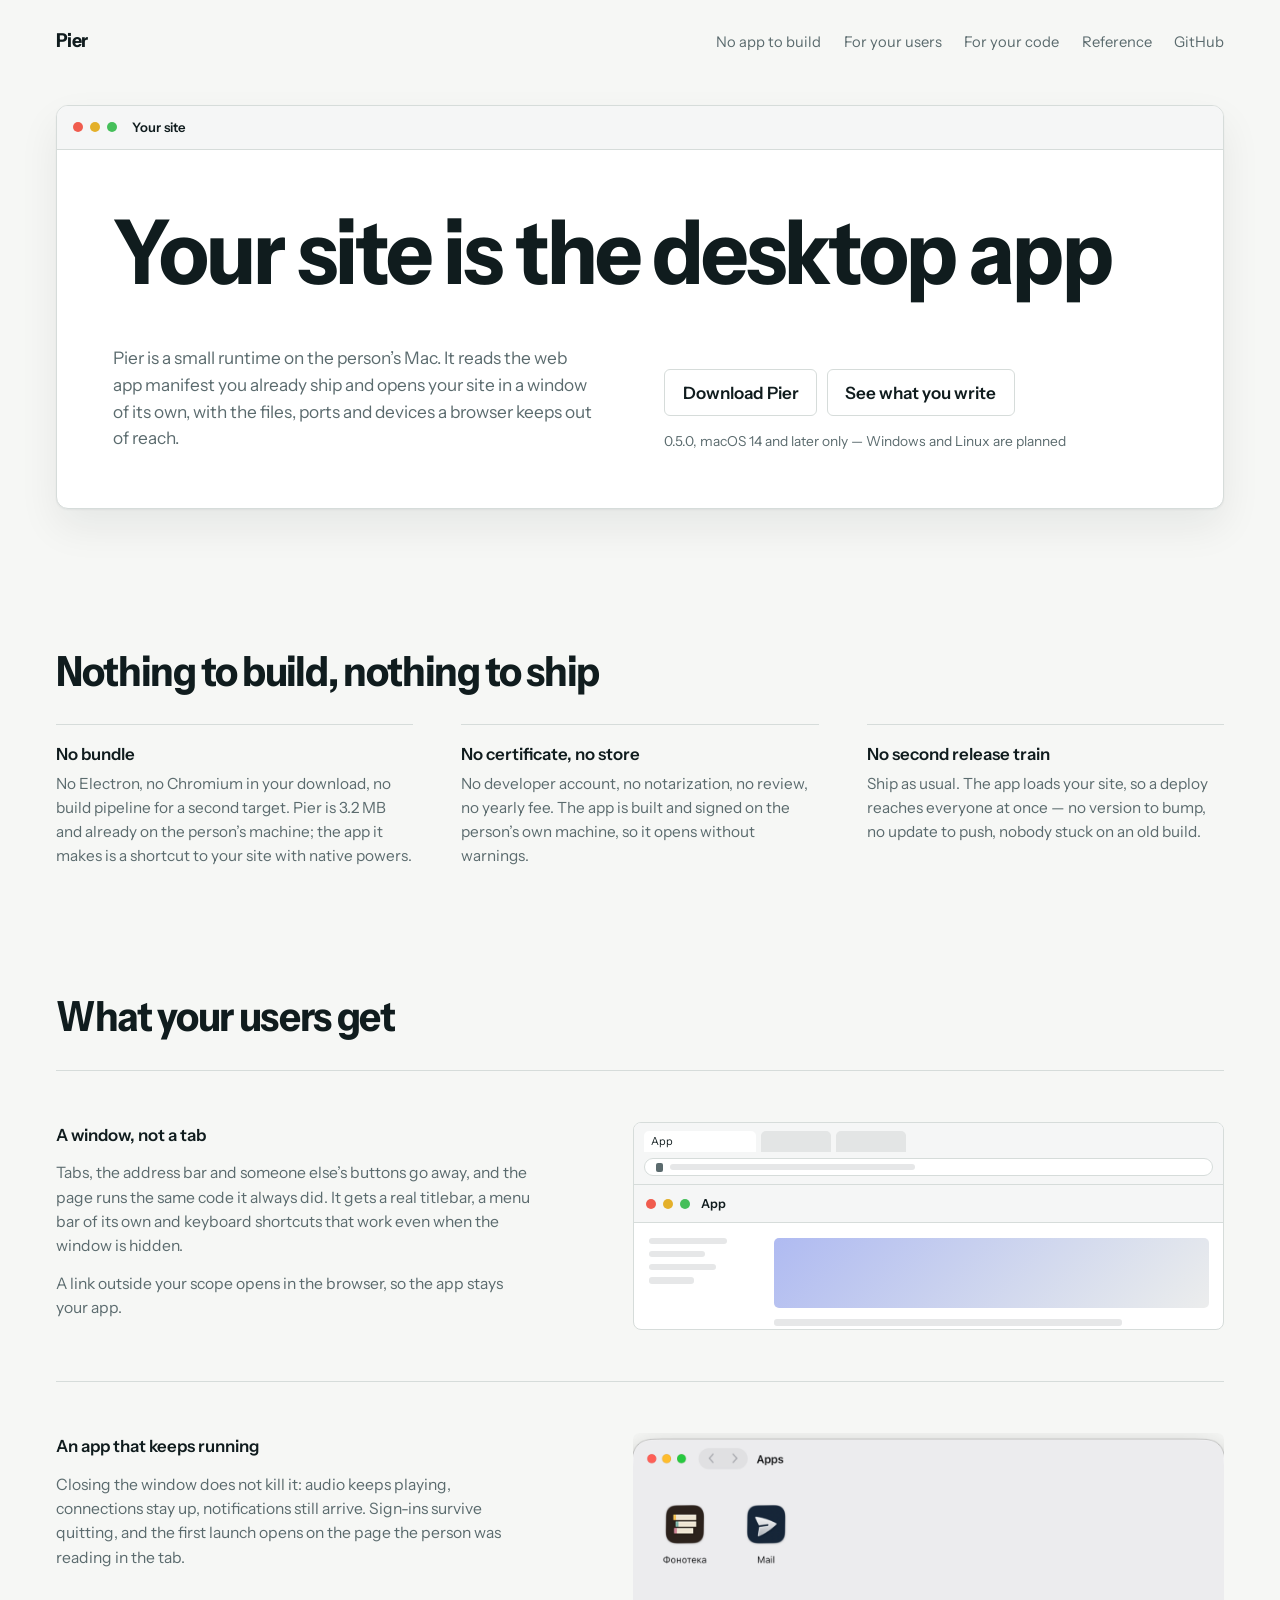
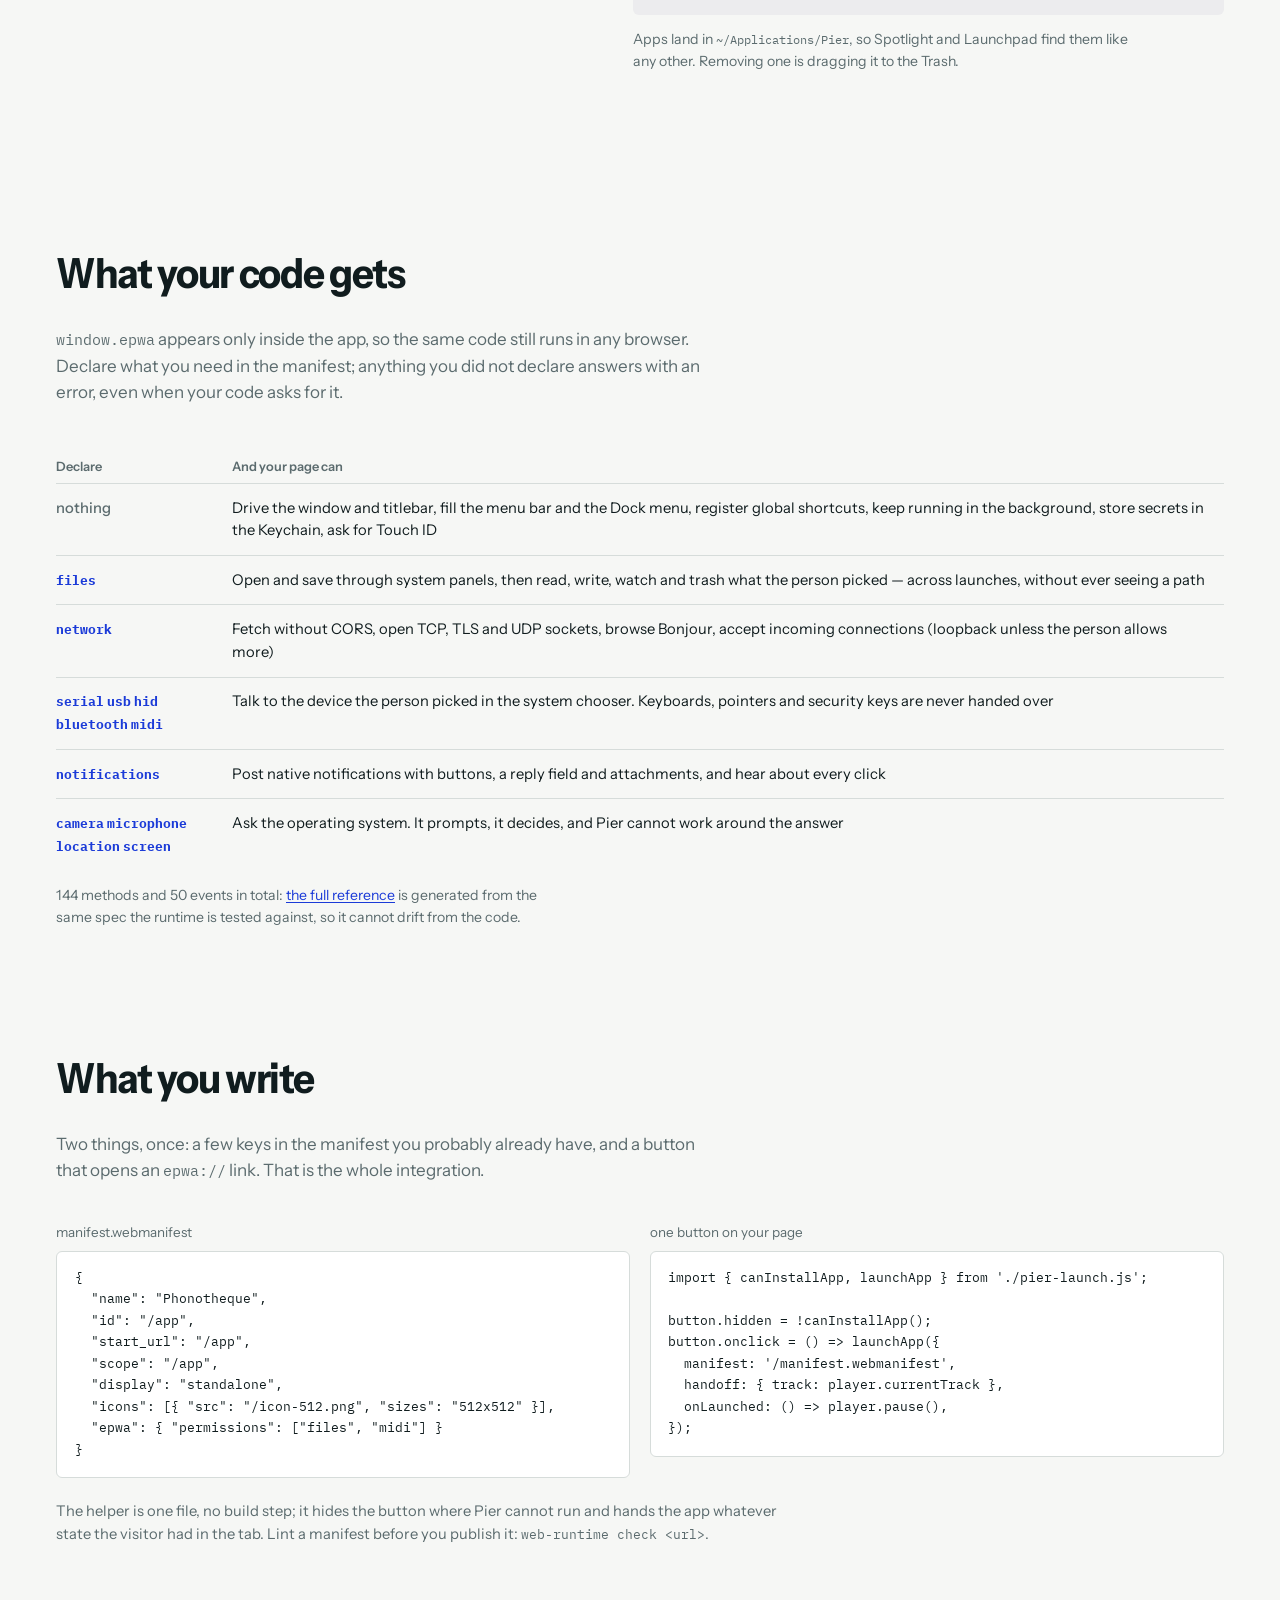
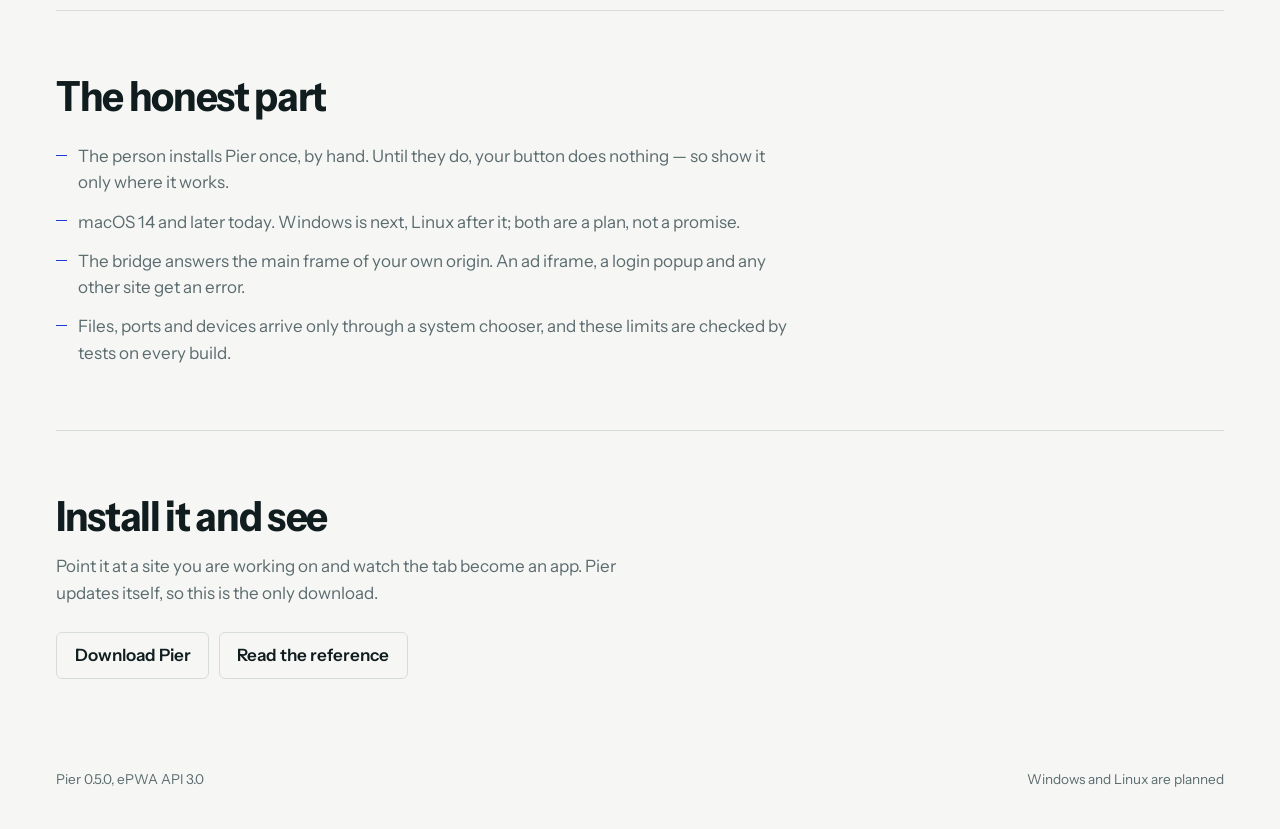
==== index.html @ 7badf86e "Анимация: безымянный App вместо имени из примера манифеста" ====
<!doctype html>
<html lang="en">
<head>
<meta charset="utf-8">
<meta name="viewport" content="width=device-width, initial-scale=1">
<title>Pier — turn your site into a desktop app</title>
<meta name="description" content="Pier turns a site with a web app manifest into a desktop app. Nothing to package, nothing to sign, nothing to submit: you deploy your site and the app follows.">
<link rel="manifest" href="manifest.webmanifest">
<meta name="theme-color" content="#0B1315">
<link rel="icon" href="icon.png">
<link rel="preconnect" href="https://fonts.googleapis.com">
<link rel="preconnect" href="https://fonts.gstatic.com" crossorigin>
<link href="https://fonts.googleapis.com/css2?family=Instrument+Sans:ital,wdth,wght@0,75..100,400..700;1,75..100,400..700&family=IBM+Plex+Mono:wght@400;500&display=swap" rel="stylesheet">
<link rel="stylesheet" href="style.css">
</head>
<body>

<header class="masthead">
  <span class="wordmark">Pier</span>
  <nav>
    <a href="#nothing">No app to build</a>
    <a href="#users">For your users</a>
    <a href="#code">For your code</a>
    <a href="reference.html">Reference</a>
    <a href="https://github.com/roman-yerin/pier">GitHub</a>
  </nav>
</header>

<main>

<!-- Продукт показан на самой странице: герой сидит в окне приложения,
     с настоящим титлбаром и кнопками окна. Это графика, которая что-то
     утверждает, а не украшает. -->
<section class="hero">
  <div class="hero-titlebar" aria-hidden="true">
    <span class="lights"><i></i><i></i><i></i></span>
    <span class="hero-tab">Your site</span>
  </div>
  <div class="hero-body">
  <h1>Your site is the desktop app</h1>
  <p class="lede">
    Pier is a small runtime on the person’s Mac. It reads the web app manifest
    you already ship and opens your site in a window of its own, with the files,
    ports and devices a browser keeps out of reach.
  </p>
  <div class="hero-side">
    <div class="actions">
      <a class="button primary" href="https://github.com/roman-yerin/pier/releases/latest/download/Pier.dmg" data-download>Download Pier</a>
      <a class="button" href="#ship">See what you write</a>
    </div>
    <p class="fineprint" id="fineprint">0.5.0, macOS 14 and later, 3.2 MB, signed and notarized</p>
  </div>
  </div>
</section>

<!-- Первое, что нужно знать человеку с сайтом: работы по упаковке нет вовсе.
     Это и есть довод, а ключи манифеста — подробность, и лежат ниже. -->
<section id="nothing" class="nothing">
  <h2>Nothing to build, nothing to ship</h2>
  <div class="claims">
    <article>
      <h3 class="plain">No bundle</h3>
      <p>No Electron, no Chromium in your download, no build pipeline for a
         second target. Pier is 3.2 MB and already on the person’s machine; the
         app it makes is a shortcut to your site with native powers.</p>
    </article>
    <article>
      <h3 class="plain">No certificate, no store</h3>
      <p>No developer account, no notarization, no review, no yearly fee. The
         app is built and signed on the person’s own machine, so it opens
         without warnings.</p>
    </article>
    <article>
      <h3 class="plain">No second release train</h3>
      <p>Ship as usual. The app loads your site, so a deploy reaches everyone at
         once — no version to bump, no update to push, nobody stuck on an old
         build.</p>
    </article>
  </div>
</section>

<section id="users" class="spine">
  <h2>What your users get</h2>

  <article class="row">
    <div class="row-source">
      <h3 class="plain">A window, not a tab</h3>
      <p>Tabs, the address bar and someone else’s buttons go away, and the page
         runs the same code it always did. It gets a real titlebar, a menu bar of
         its own and keyboard shortcuts that work even when the window is hidden.</p>
      <p>A link outside your scope opens in the browser, so the app stays your
         app.</p>
    </div>
    <!-- Единственное движение на странице: браузерная обвязка уходит, остаётся окно. -->
    <div class="row-result stage" aria-hidden="true">
      <div class="frame">
        <div class="chrome-browser">
          <div class="tabs"><span class="tab active">App</span><span class="tab"></span><span class="tab"></span></div>
          <div class="urlbar"><span class="lock"></span><span class="bar w50"></span></div>
        </div>
        <div class="chrome-app">
          <span class="lights"><i></i><i></i><i></i></span>
          <span class="app-name">App</span>
        </div>
        <div class="page">
          <div class="page-side"><span class="bar w70"></span><span class="bar w50"></span><span class="bar w60"></span><span class="bar w40"></span></div>
          <div class="page-main"><div class="art"></div><span class="bar w80"></span><span class="bar w60"></span></div>
        </div>
      </div>
    </div>
  </article>

  <article class="row">
    <div class="row-source">
      <h3 class="plain">An app that keeps running</h3>
      <p>Closing the window does not kill it: audio keeps playing, connections
         stay up, notifications still arrive. Sign-ins survive quitting, and the
         first launch opens on the page the person was reading in the tab.</p>
    </div>
    <figure class="row-result">
      <img src="pier-home.png" alt="The Pier window listing two installed apps" width="1400" height="430">
      <figcaption>Apps land in <code>~/Applications/Pier</code>, so Spotlight and
        Launchpad find them like any other. Removing one is dragging it to the
        Trash.</figcaption>
    </figure>
  </article>
</section>

<section id="code" class="spine">
  <h2>What your code gets</h2>
  <p class="section-lede">
    <code>window.epwa</code> appears only inside the app, so the same code still
    runs in any browser. Declare what you need in the manifest; anything you did
    not declare answers with an error, even when your code asks for it.
  </p>

  <table class="api">
    <thead>
      <tr><th scope="col">Declare</th><th scope="col">And your page can</th></tr>
    </thead>
    <tbody>
      <tr>
        <th scope="row">nothing</th>
        <td>Drive the window and titlebar, fill the menu bar and the Dock menu, register global shortcuts, keep running in the background, store secrets in the Keychain, ask for Touch ID</td>
      </tr>
      <tr>
        <th scope="row"><code>files</code></th>
        <td>Open and save through system panels, then read, write, watch and trash what the person picked — across launches, without ever seeing a path</td>
      </tr>
      <tr>
        <th scope="row"><code>network</code></th>
        <td>Fetch without CORS, open TCP, TLS and UDP sockets, browse Bonjour, accept incoming connections (loopback unless the person allows more)</td>
      </tr>
      <tr>
        <th scope="row"><code>serial</code> <code>usb</code> <code>hid</code> <code>bluetooth</code> <code>midi</code></th>
        <td>Talk to the device the person picked in the system chooser. Keyboards, pointers and security keys are never handed over</td>
      </tr>
      <tr>
        <th scope="row"><code>notifications</code></th>
        <td>Post native notifications with buttons, a reply field and attachments, and hear about every click</td>
      </tr>
      <tr>
        <th scope="row"><code>camera</code> <code>microphone</code> <code>location</code> <code>screen</code></th>
        <td>Ask the operating system. It prompts, it decides, and Pier cannot work around the answer</td>
      </tr>
    </tbody>
  </table>
  <p class="note">144 methods and 50 events in total:
    <a href="reference.html">the full reference</a> is generated from the same
    spec the runtime is tested against, so it cannot drift from the code.</p>
</section>

<section id="ship" class="spine">
  <h2>What you write</h2>
  <p class="section-lede">
    Two things, once: a few keys in the manifest you probably already have, and a
    button that opens an <code>epwa://</code> link. That is the whole integration.
  </p>

  <div class="code-pair">
    <figure>
      <figcaption>manifest.webmanifest</figcaption>
<pre><code>{
  "name": "Phonotheque",
  "id": "/app",
  "start_url": "/app",
  "scope": "/app",
  "display": "standalone",
  "icons": [{ "src": "/icon-512.png", "sizes": "512x512" }],
  "epwa": { "permissions": ["files", "midi"] }
}</code></pre>
    </figure>
    <figure>
      <figcaption>one button on your page</figcaption>
<pre><code>import { canInstallApp, launchApp } from './pier-launch.js';

button.hidden = !canInstallApp();
button.onclick = () =&gt; launchApp({
  manifest: '/manifest.webmanifest',
  handoff: { track: player.currentTrack },
  onLaunched: () =&gt; player.pause(),
});</code></pre>
    </figure>
  </div>

  <p class="aside">The helper is one file, no build step; it hides the button
    where Pier cannot run and hands the app whatever state the visitor had in the
    tab. Lint a manifest before you publish it:
    <code>web-runtime check &lt;url&gt;</code>.</p>
</section>

<section id="limits">
  <h2>The honest part</h2>
  <ul class="limits">
    <li>The person installs Pier once, by hand. Until they do, your button does
        nothing — so show it only where it works.</li>
    <li>macOS 14 and later today. Windows is next, Linux after it; both are a
        plan, not a promise.</li>
    <li>The bridge answers the main frame of your own origin. An ad iframe, a
        login popup and any other site get an error.</li>
    <li>Files, ports and devices arrive only through a system chooser, and these
        limits are checked by tests on every build.</li>
  </ul>
</section>

<section class="closing">
  <h2>Install it and see</h2>
  <p>Point it at a site you are working on and watch the tab become an app. Pier
     updates itself, so this is the only download.</p>
  <div class="actions">
    <a class="button primary" href="https://github.com/roman-yerin/pier/releases/latest/download/Pier.dmg" data-download>Download Pier</a>
    <a class="button" href="reference.html">Read the reference</a>
  </div>
</section>

</main>

<footer>
  <span>Pier 0.5.0, ePWA API 3.0</span>
  <span>Windows and Linux are planned</span>
</footer>

<script type="module" src="site.js"></script>
</body>
</html>
---- style.css ----
/* Pier — product page.

   Замысел: страница и есть манифест, прочитанный по ключам. Каждая строка —
   слева то, что разработчик пишет, справа то, что из этого получает
   пользователь; хайрлайн между строками держит всю страницу. Единственная
   анимация стоит в строке "display": "standalone" — том самом ключе, который
   убирает браузерную обвязку.

   Шрифты: Instrument Sans (ось wdth — заголовки чуть у́же текста) и
   IBM Plex Mono только там, где настоящий код. Гротеск здесь трезвый:
   инструменту разработчика манерность ни к чему.
   Цвет: бумага, чернила и один ультрамарин на действиях и ключах. */

:root {
  --paper: #F6F7F5;
  --ink: #101C1E;
  --blue: #1B3BD8;
  --slate: #5B6B6E;
  --rule: #D6DCDA;
  --raise: #FFFFFF;

  --page: 76rem;
  --side: max(clamp(1.1rem, 5vw, 3.5rem), calc(50vw - var(--page) / 2));
}

@media (prefers-color-scheme: dark) {
  :root {
    --paper: #0B1315;
    --ink: #E8EDEB;
    --blue: #8AA2FF;
    --slate: #93A5A7;
    --rule: #1F2C2F;
    --raise: #121E21;
  }
}

*, *::before, *::after { box-sizing: border-box; }

body {
  margin: 0;
  background: var(--paper);
  color: var(--ink);
  font-family: 'Instrument Sans', system-ui, sans-serif;
  font-variation-settings: 'wdth' 100;
  font-size: 17px;
  line-height: 1.55;
  -webkit-font-smoothing: antialiased;
}

h1, h2 {
  margin: 0;
  font-variation-settings: 'wdth' 92, 'wght' 700;
  line-height: 1.02;
  letter-spacing: -.032em;
  text-wrap: balance;
}
h1 { font-size: clamp(2.7rem, 7.4vw, 5.6rem); }
h2 { font-size: clamp(1.8rem, 3.4vw, 2.6rem); }

h3 {
  margin: 0;
  font-family: 'IBM Plex Mono', ui-monospace, monospace;
  font-size: .95rem;
  font-weight: 500;
}

p { margin: .85em 0 0; max-width: 36rem; }
a { color: inherit; }

code {
  font-family: 'IBM Plex Mono', ui-monospace, monospace;
  font-size: .88em;
}
h3 code { color: var(--blue); }
h3.plain { font-family: inherit; font-size: 1.05rem; font-variation-settings: 'wdth' 100, 'wght' 600; }

pre {
  margin: 1.2rem 0 0;
  padding: 1rem 1.1rem;
  background: var(--raise);
  border: 1px solid var(--rule);
  border-radius: 6px;
  overflow-x: auto;
  font-size: .8rem;
  line-height: 1.6;
  color: var(--ink);
}
pre code { font-size: 1em; }

/* ---------- Header ---------- */

.masthead {
  padding: 1.6rem var(--side);
  display: flex;
  align-items: baseline;
  justify-content: space-between;
  gap: 1.5rem 2rem;
  flex-wrap: wrap;
}
.wordmark { font-variation-settings: 'wdth' 92, 'wght' 700; font-size: 1.2rem; letter-spacing: -.03em; }
.masthead nav { display: flex; gap: 1.4rem; flex-wrap: wrap; }
.masthead a { color: var(--slate); text-decoration: none; font-size: .92rem; }
.masthead a:hover { color: var(--ink); }

main { padding: 0 var(--side); }
section { padding-block: clamp(2.5rem, 5vw, 4rem); }
.section-lede { color: var(--slate); margin: 0 0 2.4rem; max-width: 42rem; }

/* ---------- Hero ---------- */

/* Герой — это окно: рамка, титлбар с кнопками, внутри содержимое страницы. */
.hero {
  /* Общий отступ секции здесь неуместен: рамка окна должна начинаться
     титлбаром вплотную, воздух даёт padding внутри .hero-body. */
  padding-block: 0;
  margin: clamp(.5rem, 2vw, 1.5rem) 0 clamp(3rem, 6vw, 5rem);
  background: var(--raise);
  border: 1px solid var(--rule);
  border-radius: 12px;
  overflow: hidden;
  box-shadow: 0 1px 2px rgba(16, 28, 30, .05), 0 18px 40px rgba(16, 28, 30, .07);
}
.hero-titlebar {
  display: flex;
  align-items: center;
  gap: .9rem;
  padding: .7rem 1rem;
  border-bottom: 1px solid var(--rule);
  background: color-mix(in srgb, var(--ink) 4%, var(--raise));
}
.hero-tab { font-size: .82rem; font-variation-settings: 'wght' 600; }
.hero-body {
  padding: clamp(2rem, 5vw, 3.5rem);
  display: grid;
  grid-template-columns: minmax(0, 1fr) minmax(0, 1fr);
  column-gap: clamp(1.5rem, 4vw, 3rem);
  row-gap: clamp(1.8rem, 4vw, 3rem);
  align-items: end;
}
.hero-body h1 { grid-column: 1 / -1; }
.hero-body .lede { grid-column: 1; }
.hero-side { grid-column: 2; align-self: end; }
.lede { color: var(--slate); font-size: 1.08rem; max-width: 30rem; margin: 0; }

.actions { display: flex; gap: .6rem; flex-wrap: wrap; margin-top: 0; }
.button {
  font: inherit;
  font-variation-settings: 'wdth' 100, 'wght' 600;
  padding: .6rem 1.1rem;
  border-radius: 6px;
  border: 1px solid var(--rule);
  color: var(--ink);
  text-decoration: none;
}
.button:hover { border-color: var(--ink); }
.button.primary { background: var(--blue); border-color: var(--blue); color: #FFFFFF; }
.button.primary:hover { background: color-mix(in srgb, var(--blue) 85%, #000); }
.button:focus-visible { outline: 2px solid var(--blue); outline-offset: 2px; }
.fineprint { color: var(--slate); font-size: .86rem; margin-top: .9rem; }

@media (prefers-color-scheme: dark) {
  .button.primary { color: #0B1315; }
}

/* ---------- Три довода: работы по упаковке нет вовсе ---------- */

.nothing h2 { margin-bottom: 2rem; }
.claims {
  display: grid;
  grid-template-columns: repeat(auto-fit, minmax(16rem, 1fr));
  gap: clamp(1.5rem, 4vw, 3rem);
}
/* Линия сверху отделяет довод от довода — структура, а не украшение. */
.claims article { border-top: 1px solid var(--rule); padding-top: 1rem; }
.claims h3 { margin-bottom: .3rem; }
.claims p { color: var(--slate); font-size: .96rem; margin-top: 0; }

/* ---------- Разделы страницы ---------- */

.spine h2, .nothing h2 { margin-bottom: 2rem; }

/* Линия между строками — сама конструкция страницы, а не украшение:
   она отделяет один ключ манифеста от другого. */
.row {
  border-top: 1px solid var(--rule);
  padding: clamp(2rem, 4vw, 3.2rem) 0;
  display: grid;
  grid-template-columns: minmax(0, 1fr) minmax(0, 1.15fr);
  gap: clamp(2rem, 5vw, 4rem);
  align-items: start;
}
.row-source p { color: var(--slate); font-size: .98rem; max-width: 30rem; }
.row-result { min-width: 0; margin: 0; }
.row-result img { display: block; width: 100%; height: auto; border-radius: 6px; }
.row-result figcaption, .note { color: var(--slate); font-size: .88rem; margin-top: .9rem; max-width: 32rem; }
.note a { color: var(--blue); text-decoration-thickness: 1px; text-underline-offset: 2px; }
.opens { color: var(--slate); font-size: .88rem; margin: 0 0 .6rem; }
pre.url { margin-top: 0; }

/* ---------- Код: манифест и кнопка рядом ---------- */

.code-pair { display: grid; gap: 1.2rem; grid-template-columns: repeat(auto-fit, minmax(19rem, 1fr)); }
.code-pair figure { margin: 0; min-width: 0; }
.code-pair figcaption { color: var(--slate); font-size: .84rem; margin-bottom: .5rem; }
.code-pair pre { margin: 0; }
.aside { color: var(--slate); font-size: .92rem; margin-top: 1.4rem; max-width: 46rem; }

/* ---------- Permissions table ---------- */

.api { width: 100%; border-collapse: collapse; font-size: .92rem; }
.api th, .api td { text-align: left; vertical-align: baseline; padding: .8rem 1rem .8rem 0; }
.api thead th { font-size: .8rem; font-variation-settings: 'wght' 600; color: var(--slate); padding-bottom: .4rem; }
.api tbody tr { border-top: 1px solid var(--rule); }
.api tbody th { width: 11rem; font-variation-settings: 'wght' 500; color: var(--slate); }
.api tbody th code { color: var(--blue); font-size: .84rem; }
.api td:last-child { color: var(--ink); }

/* ---------- The one animation: browser chrome collapses into a window ---------- */

/* Рамка меняет высоту, поэтому живёт в сцене постоянной высоты — иначе цикл
   двигал бы всю страницу. */
.stage { height: 13rem; display: grid; align-content: center; }

.frame {
  background: var(--raise);
  border: 1px solid var(--rule);
  border-radius: 8px;
  overflow: hidden;
}
.chrome-browser, .chrome-app {
  border-bottom: 1px solid var(--rule);
  background: color-mix(in srgb, var(--ink) 4%, var(--raise));
  overflow: hidden;
}
.chrome-browser { padding: .5rem .6rem; animation: browser-out 7s ease-in-out infinite; }
.chrome-app {
  display: flex; align-items: center; gap: .7rem;
  padding: .55rem .7rem;
  animation: app-in 7s ease-in-out infinite;
}

.tabs { display: flex; gap: .3rem; }
.tab {
  height: 1.3rem; width: 4.4rem; border-radius: 5px 5px 0 0;
  background: color-mix(in srgb, var(--ink) 8%, transparent);
  font-size: .68rem; color: var(--slate);
  display: flex; align-items: center; padding: 0 .45rem;
  overflow: hidden; white-space: nowrap;
}
.tab.active { background: var(--raise); width: 7rem; color: var(--ink); }
.urlbar {
  margin-top: .4rem;
  background: var(--raise);
  border: 1px solid var(--rule);
  border-radius: 999px;
  padding: .22rem .7rem;
  display: flex; align-items: center; gap: .4rem;
}
.urlbar .bar { width: 45%; height: .34rem; }
.lock { width: 7px; height: 9px; border-radius: 2px; background: var(--slate); flex: none; }

.lights { display: inline-flex; gap: .45rem; }
.lights i { width: 10px; height: 10px; border-radius: 50%; }
.lights i:nth-child(1) { background: #F05C4E; }
.lights i:nth-child(2) { background: #E4B02A; }
.lights i:nth-child(3) { background: #45BF5A; }
.app-name { font-size: .78rem; font-variation-settings: 'wght' 600; }

.page { display: grid; grid-template-columns: 7rem 1fr; gap: .8rem; padding: .9rem; }
.page-side, .page-main { display: grid; gap: .4rem; align-content: start; }
.bar { height: .42rem; border-radius: 3px; background: color-mix(in srgb, var(--ink) 10%, transparent); }
.w80 { width: 80%; } .w70 { width: 70%; } .w60 { width: 60%; } .w50 { width: 50%; } .w40 { width: 40%; }
.art {
  height: 4.4rem; border-radius: 5px; margin-bottom: .3rem;
  background: linear-gradient(135deg, color-mix(in srgb, var(--blue) 35%, transparent), color-mix(in srgb, var(--ink) 8%, transparent));
}

/* Цикл замкнут: вкладка — окно — снова вкладка, с остановкой на каждом
   состоянии. Отступы и рамка объявлены в каждом кадре: подразумеваемого
   конечного кадра у замкнутой анимации нет. */
@keyframes browser-out {
  0%, 26% { max-height: 4.5rem; opacity: 1; padding-block: .5rem; border-bottom-width: 1px; }
  36%, 72% { max-height: 0; opacity: 0; padding-block: 0; border-bottom-width: 0; }
  82%, 100% { max-height: 4.5rem; opacity: 1; padding-block: .5rem; border-bottom-width: 1px; }
}
@keyframes app-in {
  0%, 30% { max-height: 0; opacity: 0; padding-block: 0; border-bottom-width: 0; }
  40%, 68% { max-height: 3rem; opacity: 1; padding-block: .55rem; border-bottom-width: 1px; }
  78%, 100% { max-height: 0; opacity: 0; padding-block: 0; border-bottom-width: 0; }
}

@media (prefers-reduced-motion: reduce) {
  .chrome-browser, .chrome-app { animation: none; }
  .chrome-browser { display: none; }
  .stage { height: auto; }
}

/* ---------- Limits, closing, footer ---------- */

#limits, .closing { border-top: 1px solid var(--rule); }
.limits { list-style: none; padding: 0; margin: 1.6rem 0 0; display: grid; gap: .8rem; max-width: 46rem; }
.limits li { color: var(--slate); padding-left: 1.4rem; position: relative; }
.limits li::before { content: ""; position: absolute; left: 0; top: .7em; width: .7rem; height: 1px; background: var(--blue); }

.closing p { color: var(--slate); margin-top: 1rem; }
.closing .actions { margin-top: 1.6rem; }

footer {
  padding: 1.6rem var(--side) 3rem;
  display: flex;
  justify-content: space-between;
  gap: 1rem;
  color: var(--slate);
  font-size: .85rem;
  flex-wrap: wrap;
}

@media (max-width: 56rem) {
  /* Именно minmax(0, 1fr), а не 1fr: у 1fr минимум — min-content, и длинная
     строка кода растягивает колонку, а с ней и всю страницу. */
  .hero-body, .row { grid-template-columns: minmax(0, 1fr); }
  .hero-side { grid-column: 1; }
  .api tbody th { width: auto; display: block; padding-bottom: .2rem; }
  .api tbody td { display: block; }
}
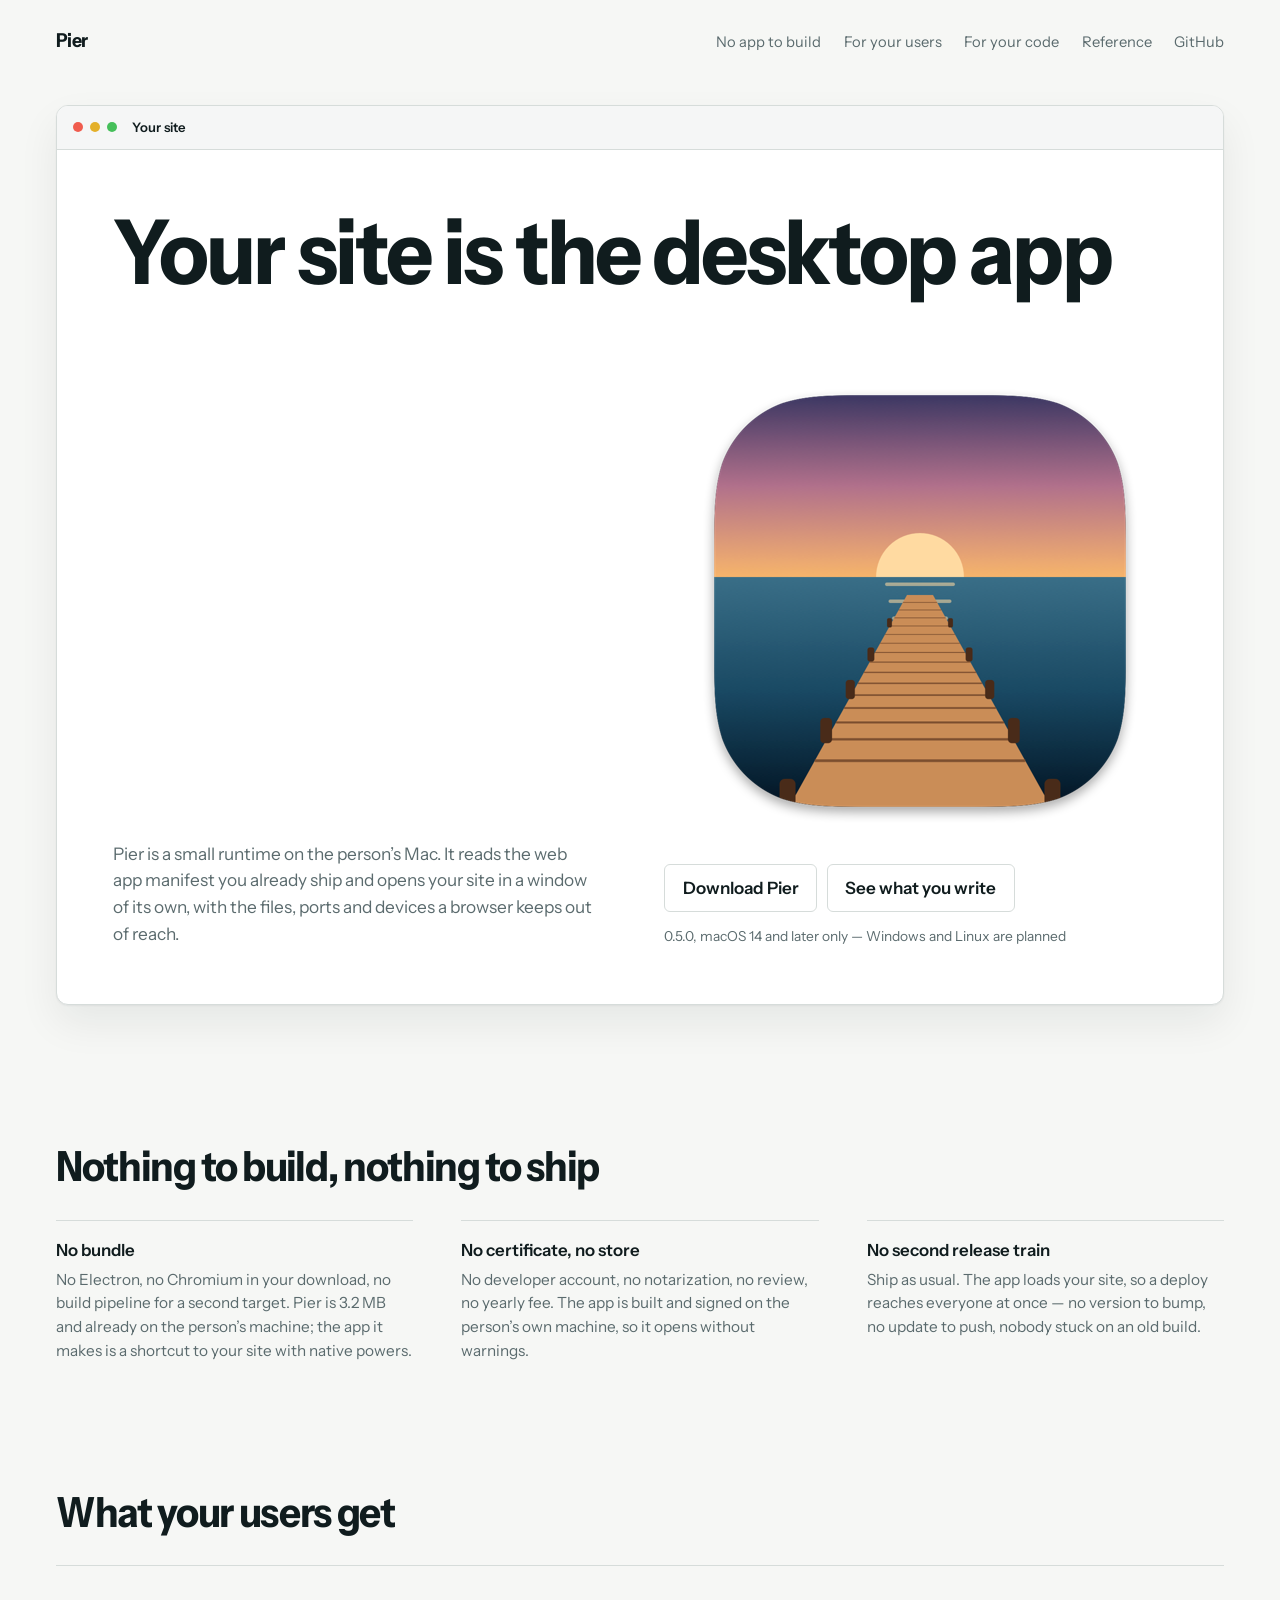
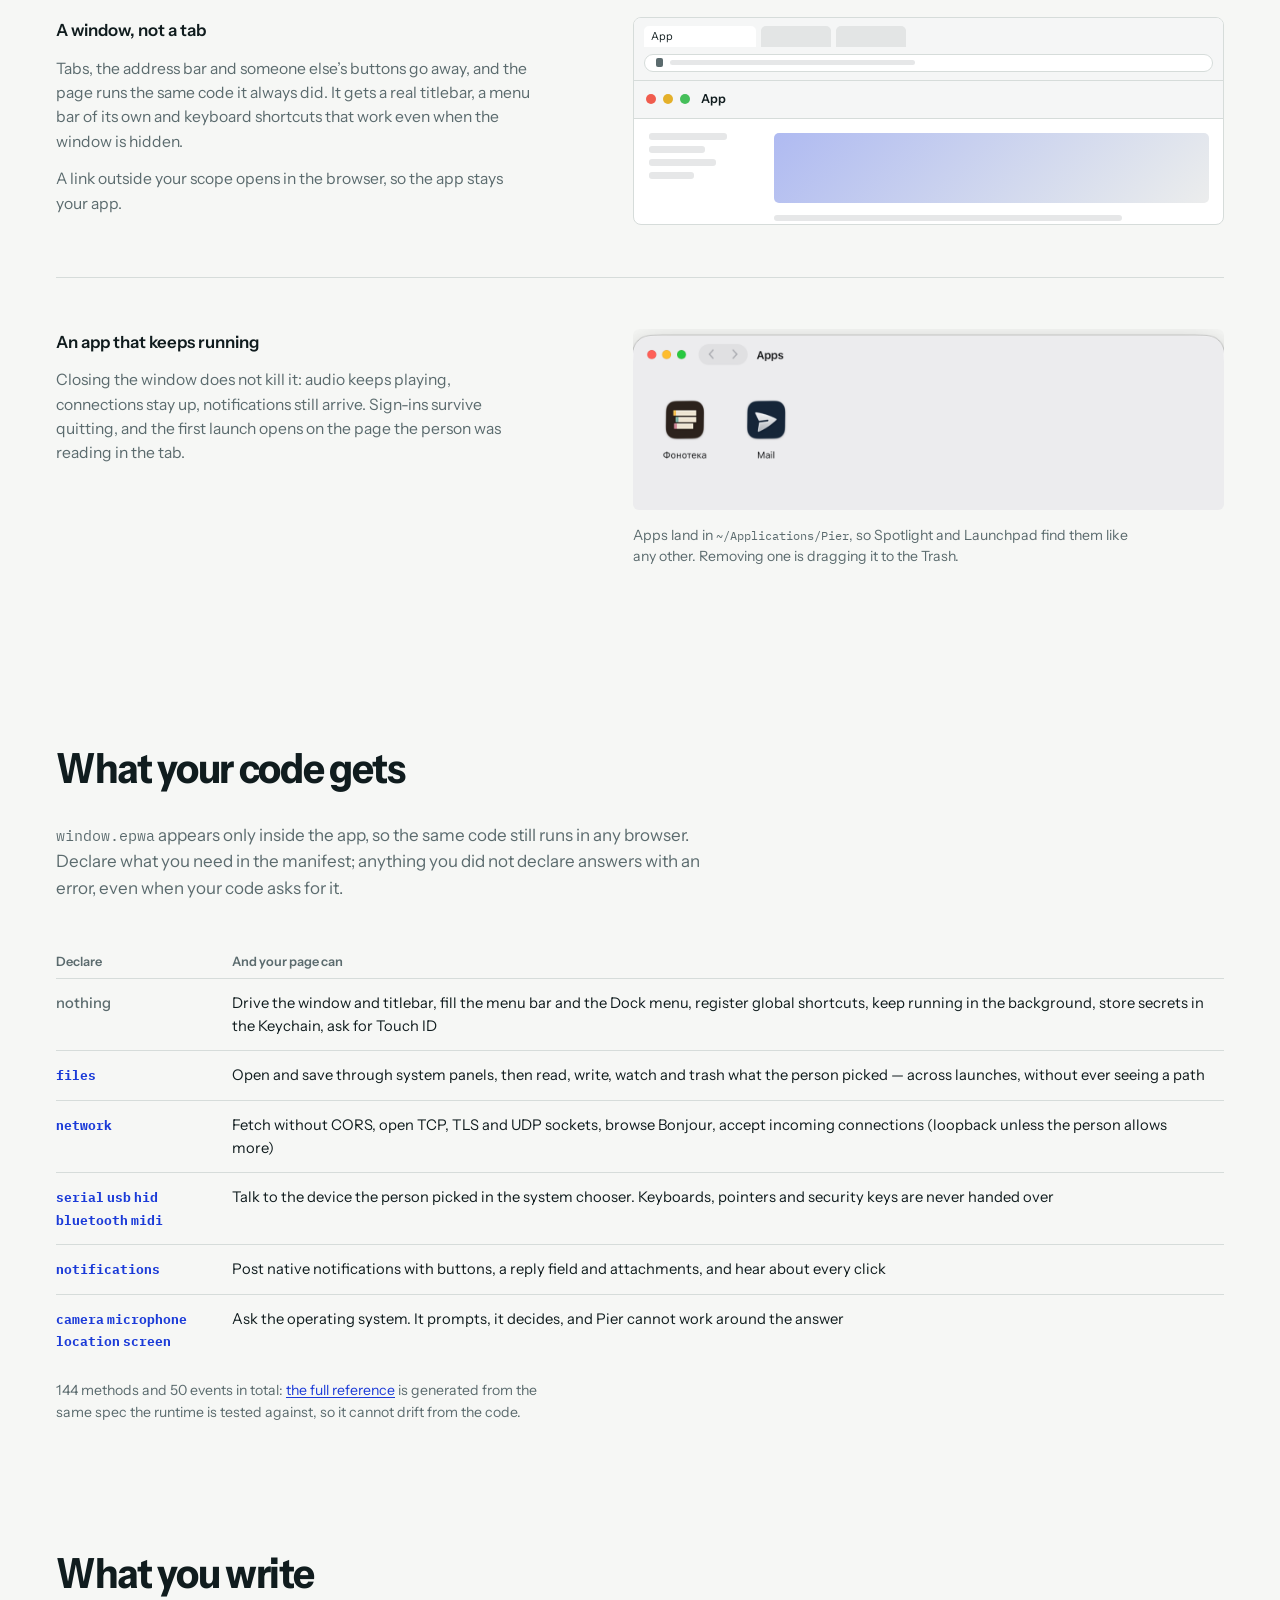
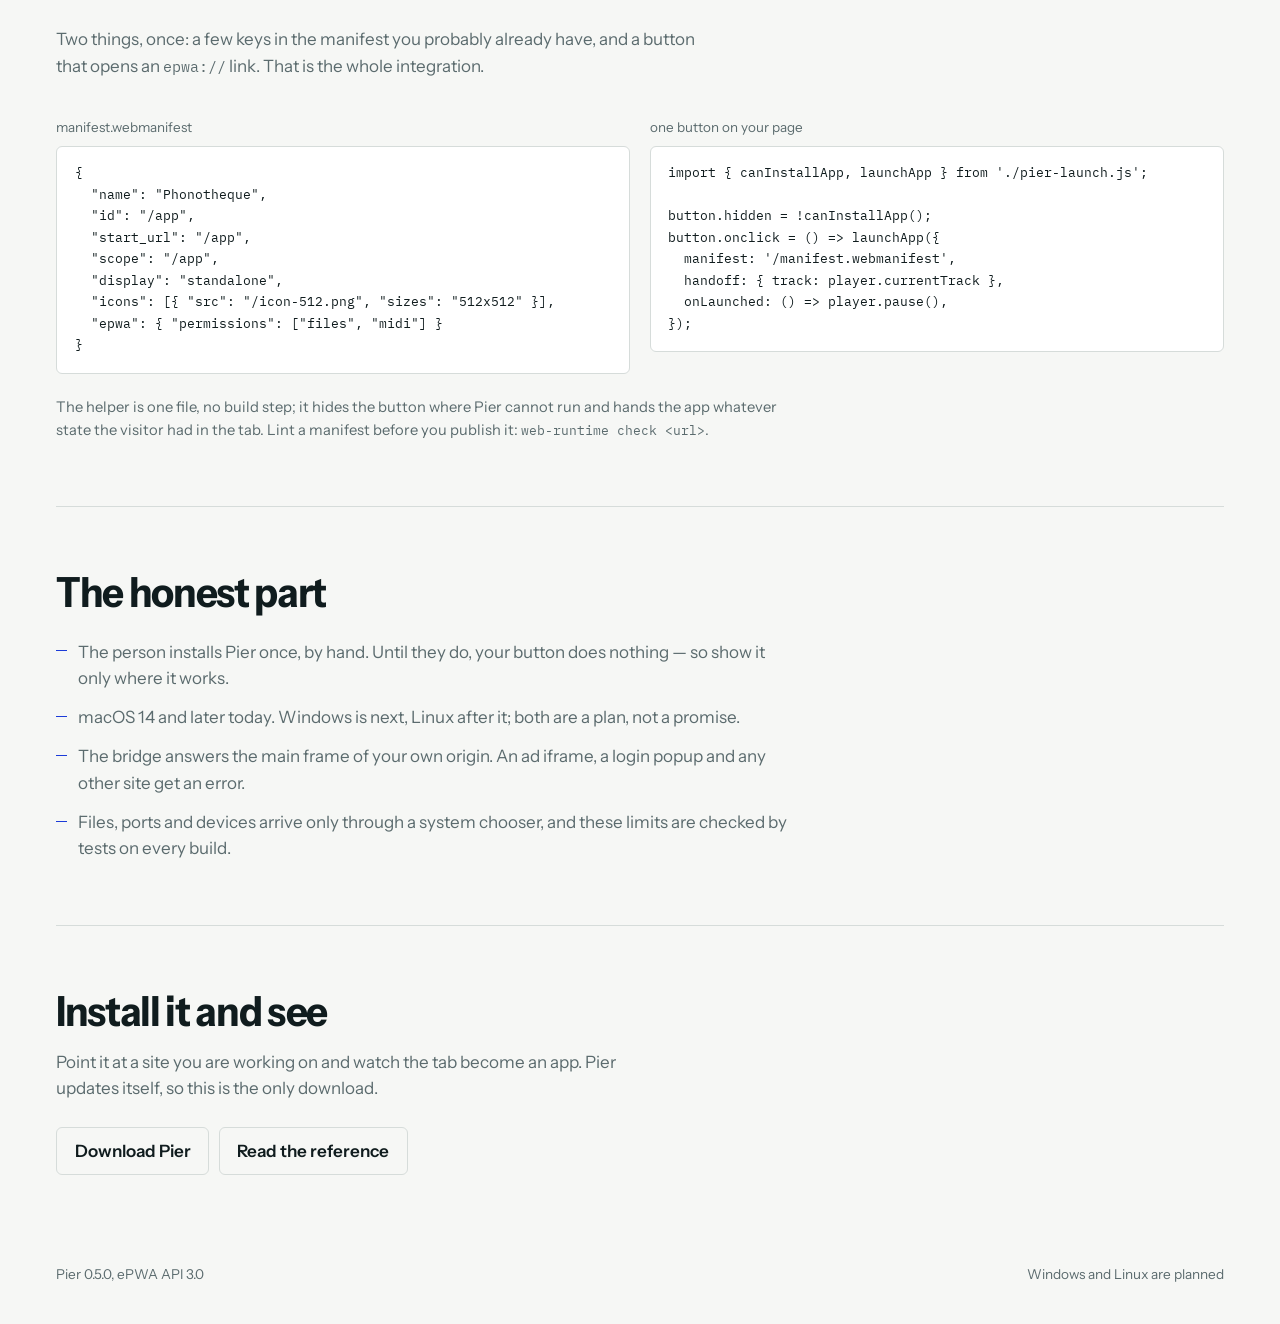
==== commit 791cdf04: "Герой: иконка приложения над кнопкой загрузки" ====
--- a/index.html
+++ b/index.html
@@ -44,6 +44,7 @@
     ports and devices a browser keeps out of reach.
   </p>
   <div class="hero-side">
+    <img class="hero-icon" src="icon.png" alt="" width="512" height="512">
     <div class="actions">
       <a class="button primary" href="https://github.com/roman-yerin/pier/releases/latest/download/Pier.dmg" data-download>Download Pier</a>
       <a class="button" href="#ship">See what you write</a>
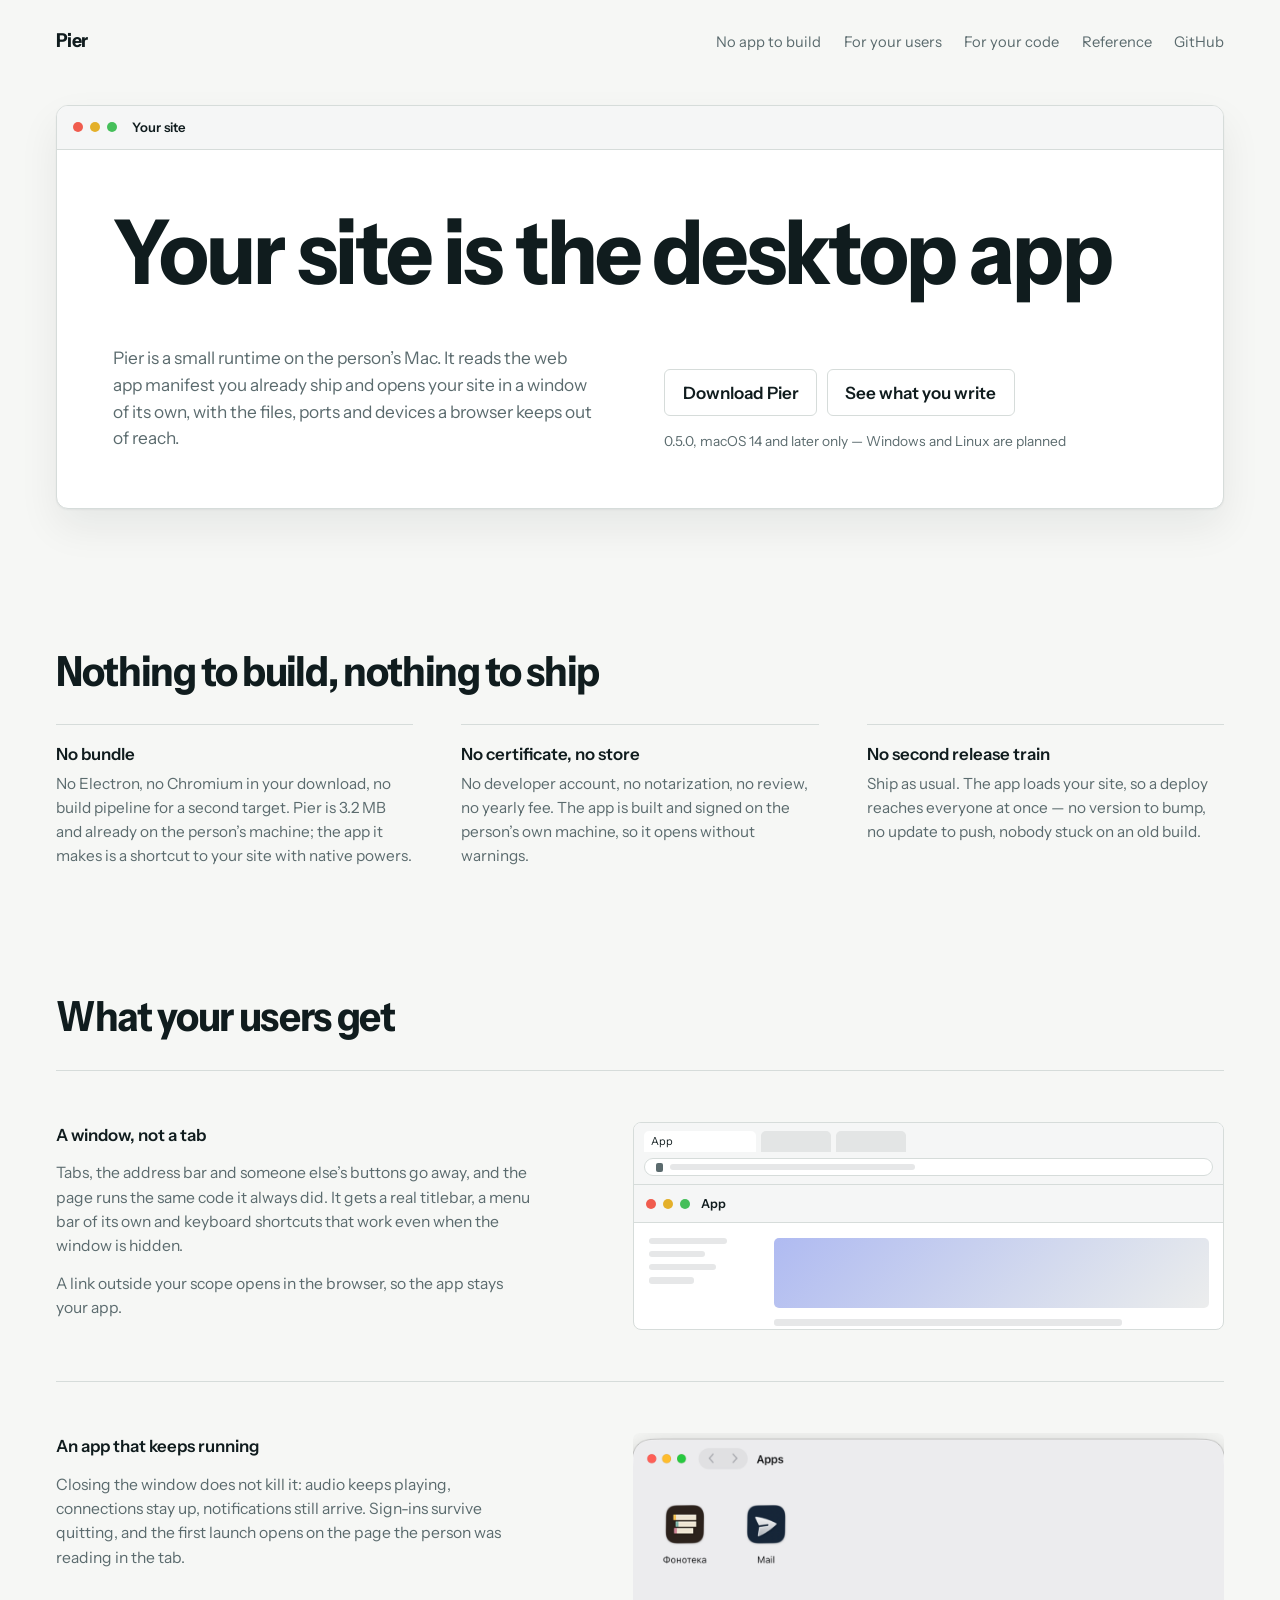
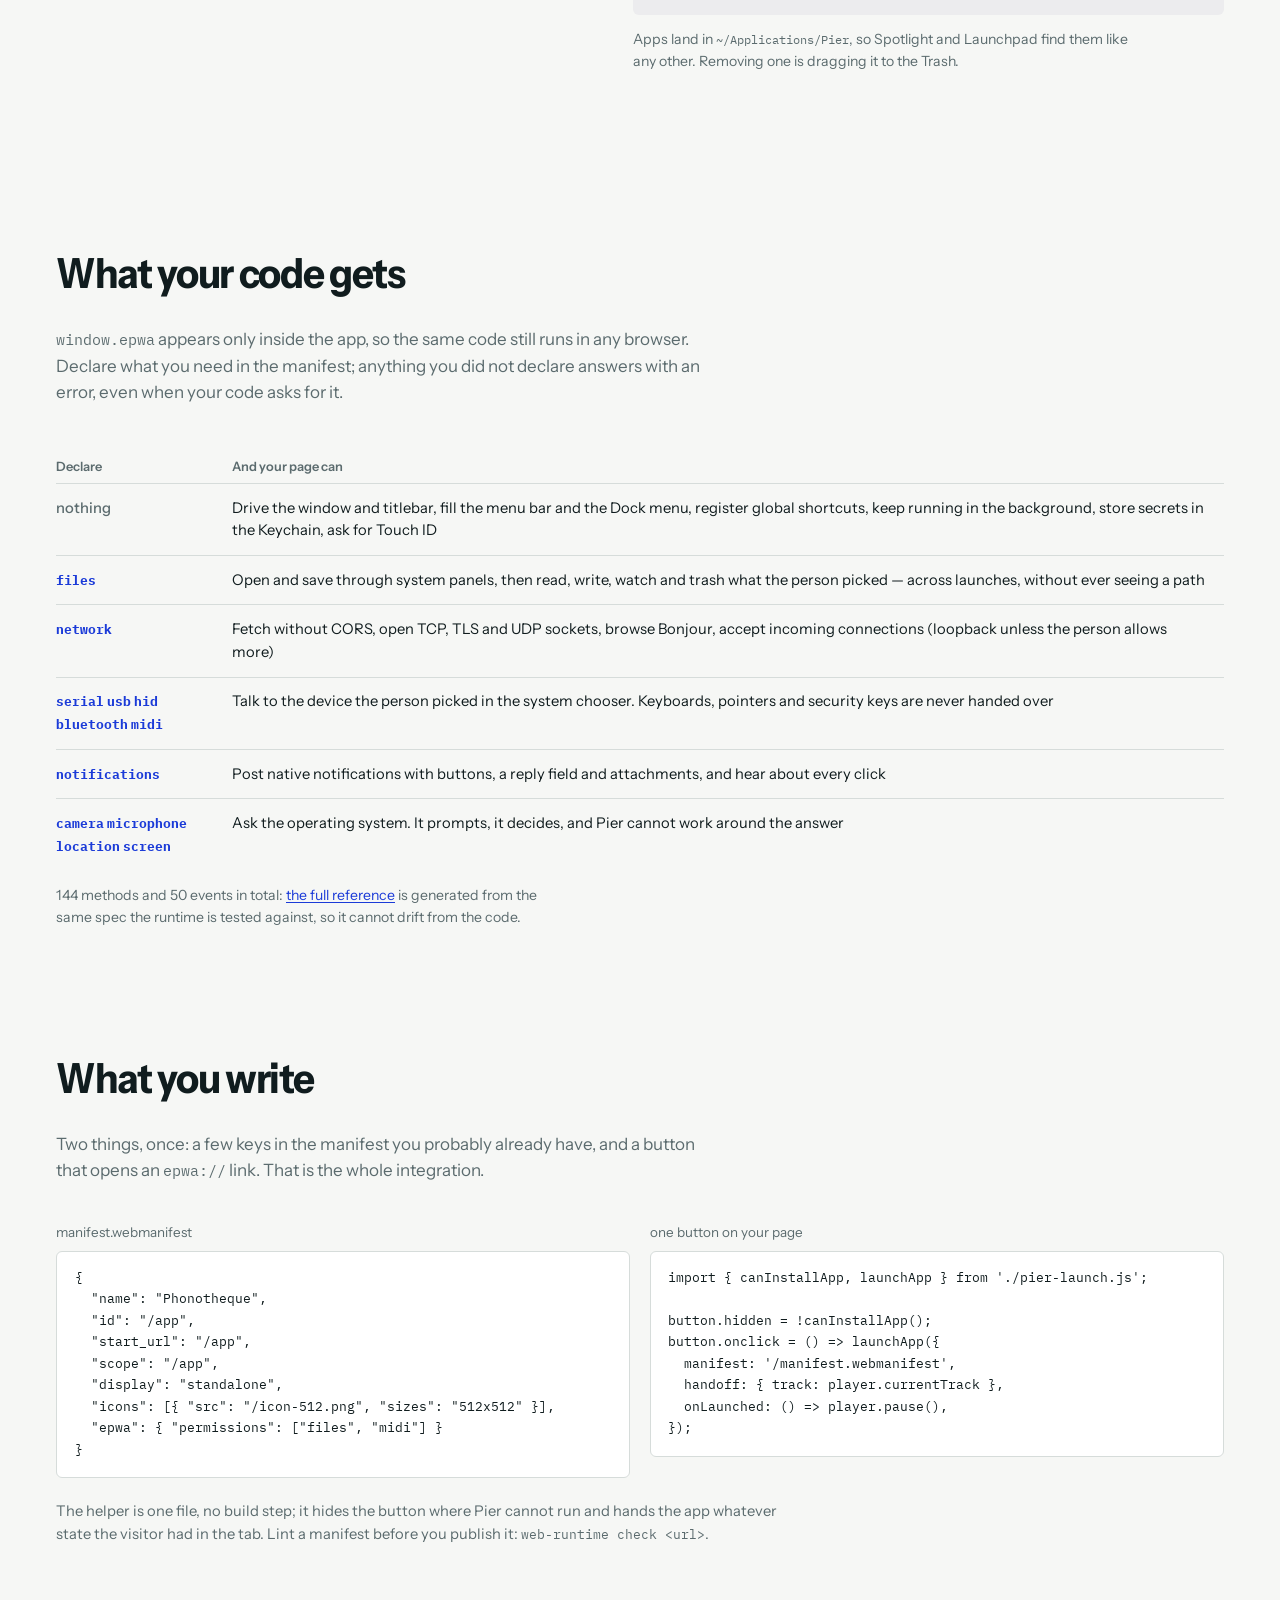
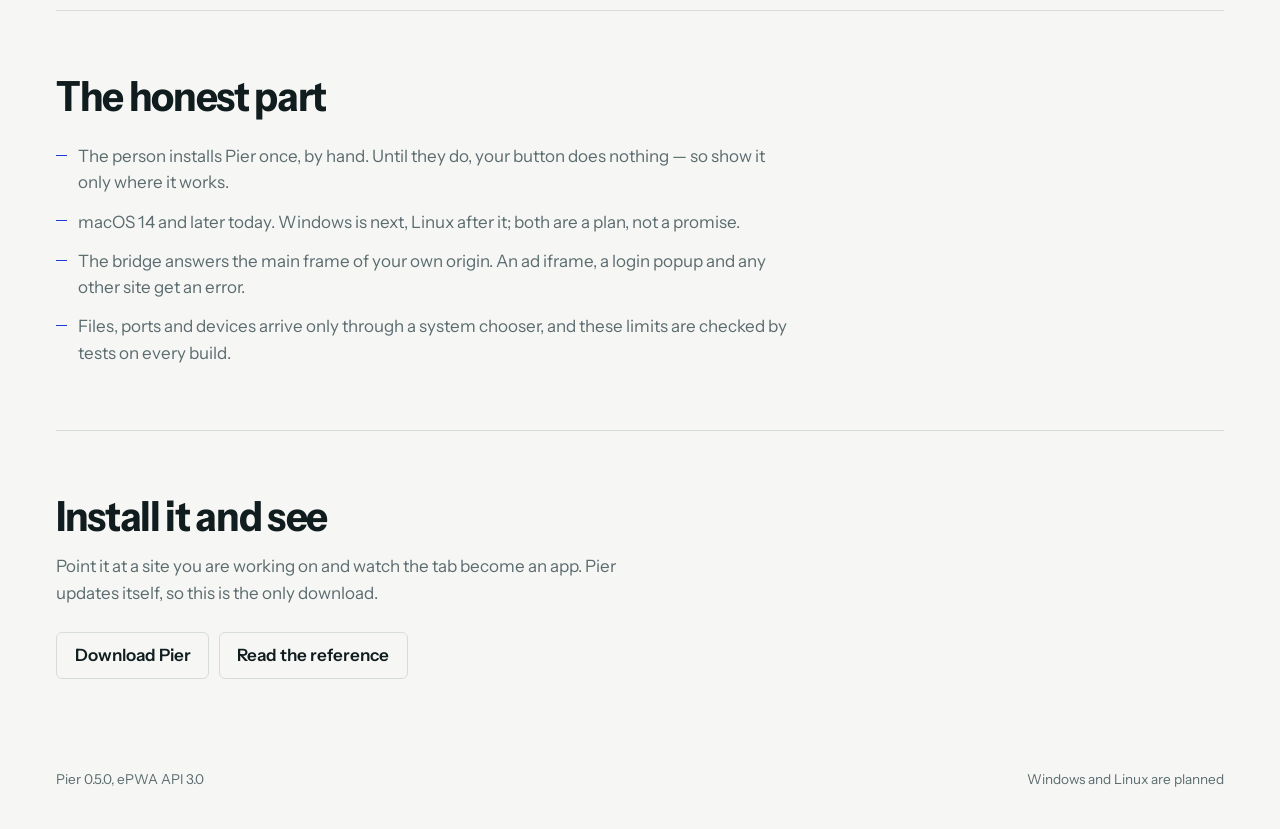
==== commit f0ecbce6: "Откат: иконка в герое" ====
--- a/index.html
+++ b/index.html
@@ -44,7 +44,6 @@
     ports and devices a browser keeps out of reach.
   </p>
   <div class="hero-side">
-    <img class="hero-icon" src="icon.png" alt="" width="512" height="512">
     <div class="actions">
       <a class="button primary" href="https://github.com/roman-yerin/pier/releases/latest/download/Pier.dmg" data-download>Download Pier</a>
       <a class="button" href="#ship">See what you write</a>
--- a/style.css
+++ b/style.css
@@ -140,6 +140,9 @@
 .hero-body h1 { grid-column: 1 / -1; }
 .hero-body .lede { grid-column: 1; }
 .hero-side { grid-column: 2; align-self: end; }
+/* Иконка держит верх правой колонки и говорит, что именно скачивают;
+   alt пуст — рядом стоит кнопка с тем же смыслом. */
+.hero-icon { display: block; width: 88px; height: 88px; margin: 0 0 1.1rem; }
 .lede { color: var(--slate); font-size: 1.08rem; max-width: 30rem; margin: 0; }
 
 .actions { display: flex; gap: .6rem; flex-wrap: wrap; margin-top: 0; }
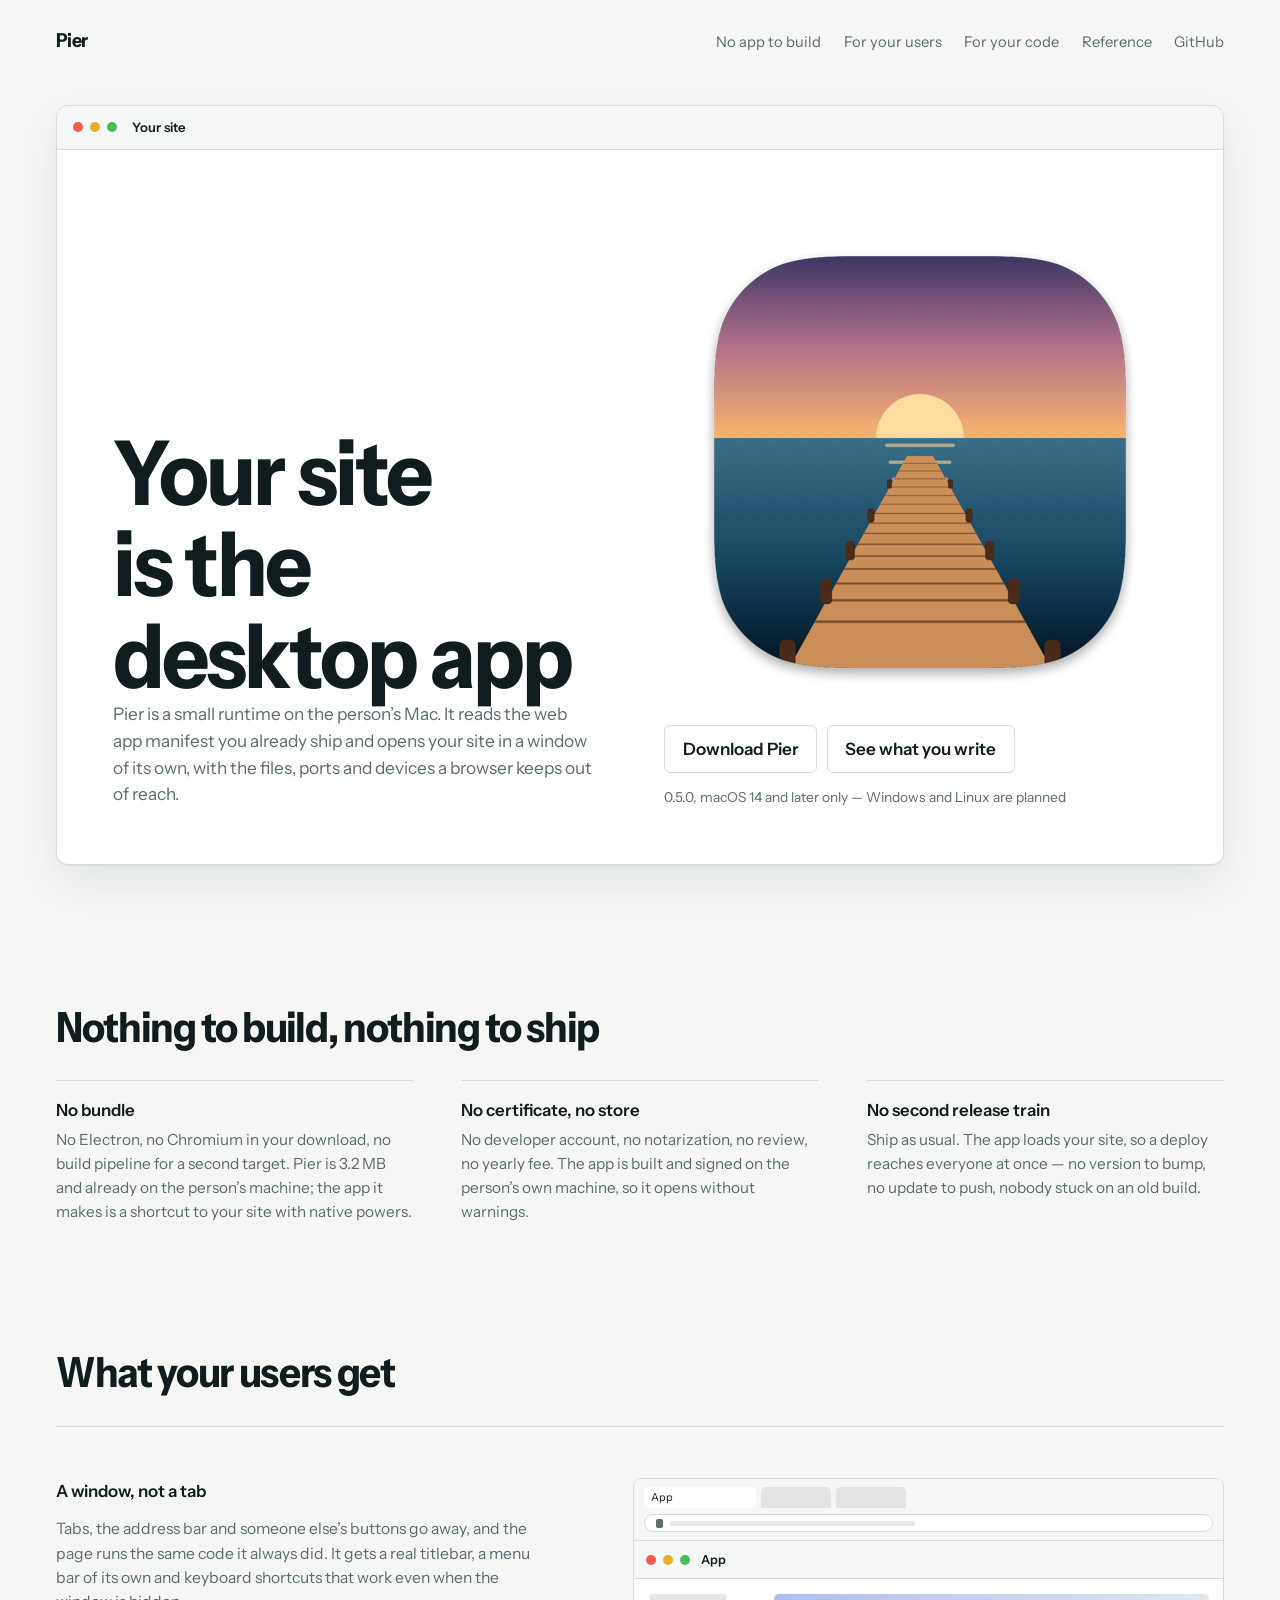
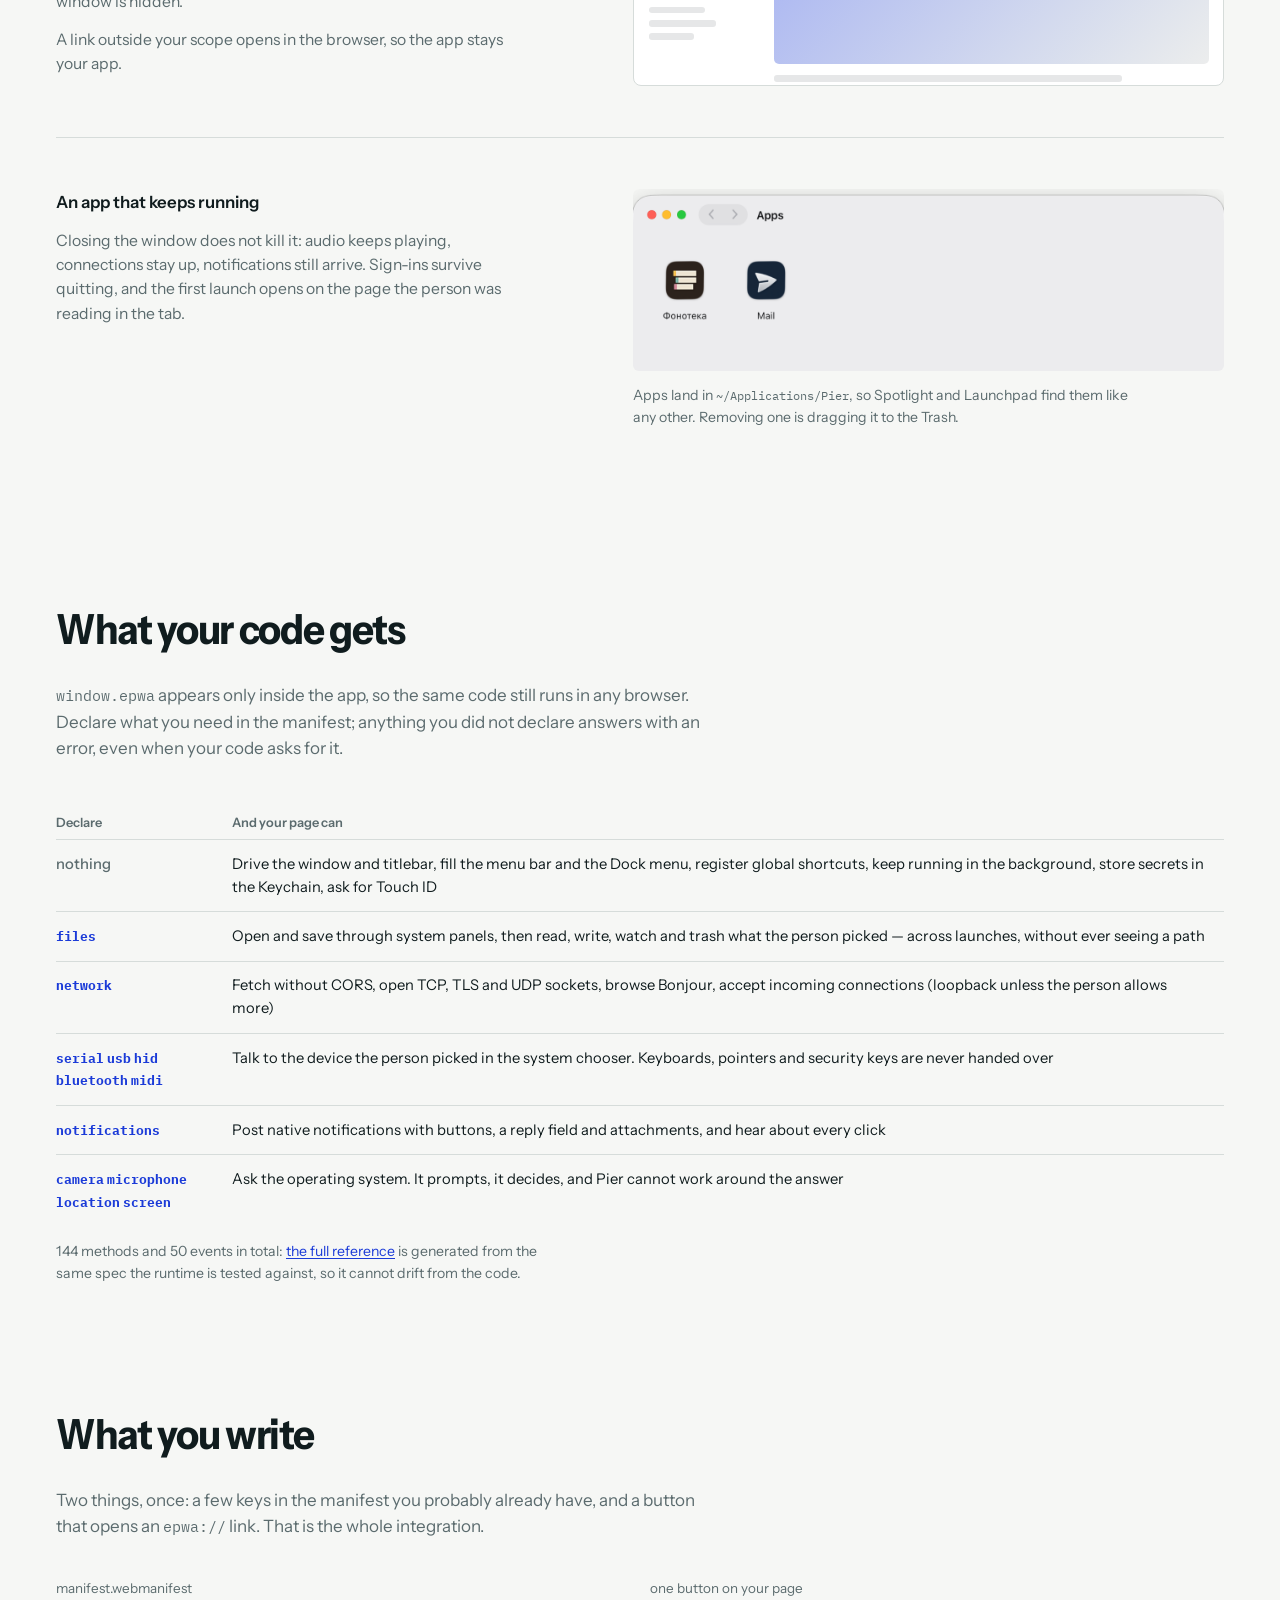
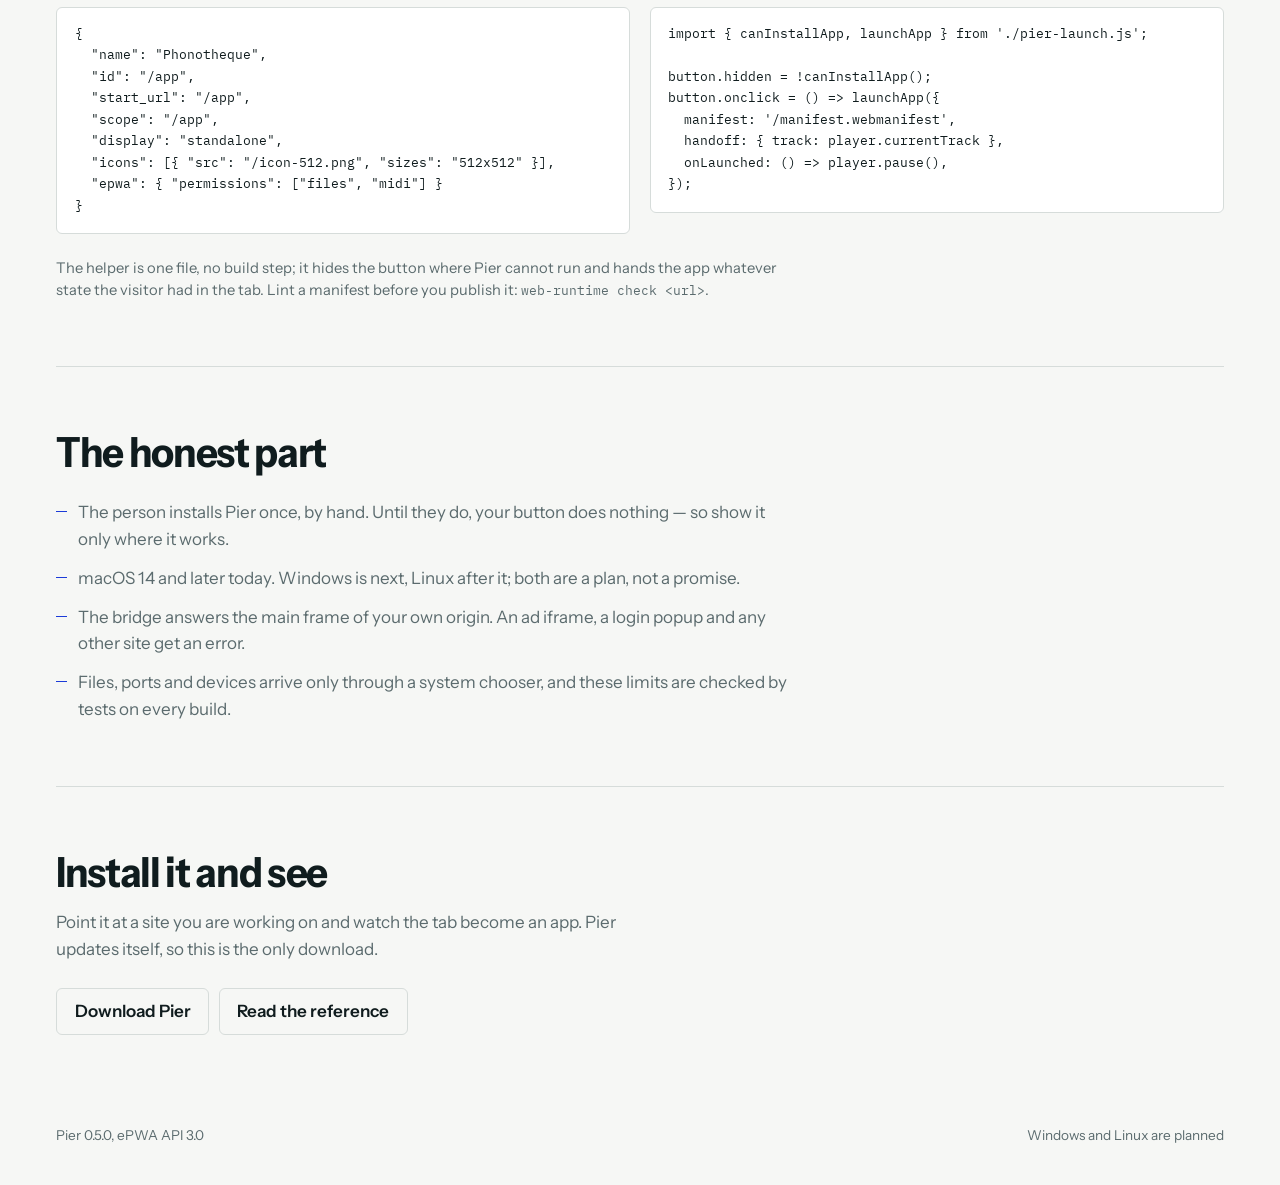
==== commit 268f3a08: "Герой: текст слева, иконка с кнопками справа" ====
--- a/index.html
+++ b/index.html
@@ -37,13 +37,16 @@
     <span class="hero-tab">Your site</span>
   </div>
   <div class="hero-body">
-  <h1>Your site is the desktop app</h1>
-  <p class="lede">
-    Pier is a small runtime on the person’s Mac. It reads the web app manifest
-    you already ship and opens your site in a window of its own, with the files,
-    ports and devices a browser keeps out of reach.
-  </p>
+  <div class="hero-text">
+    <h1>Your site is the desktop app</h1>
+    <p class="lede">
+      Pier is a small runtime on the person’s Mac. It reads the web app manifest
+      you already ship and opens your site in a window of its own, with the files,
+      ports and devices a browser keeps out of reach.
+    </p>
+  </div>
   <div class="hero-side">
+    <img class="hero-icon" src="icon.png" alt="" width="512" height="512">
     <div class="actions">
       <a class="button primary" href="https://github.com/roman-yerin/pier/releases/latest/download/Pier.dmg" data-download>Download Pier</a>
       <a class="button" href="#ship">See what you write</a>
--- a/style.css
+++ b/style.css
@@ -140,9 +140,6 @@
 .hero-body h1 { grid-column: 1 / -1; }
 .hero-body .lede { grid-column: 1; }
 .hero-side { grid-column: 2; align-self: end; }
-/* Иконка держит верх правой колонки и говорит, что именно скачивают;
-   alt пуст — рядом стоит кнопка с тем же смыслом. */
-.hero-icon { display: block; width: 88px; height: 88px; margin: 0 0 1.1rem; }
 .lede { color: var(--slate); font-size: 1.08rem; max-width: 30rem; margin: 0; }
 
 .actions { display: flex; gap: .6rem; flex-wrap: wrap; margin-top: 0; }
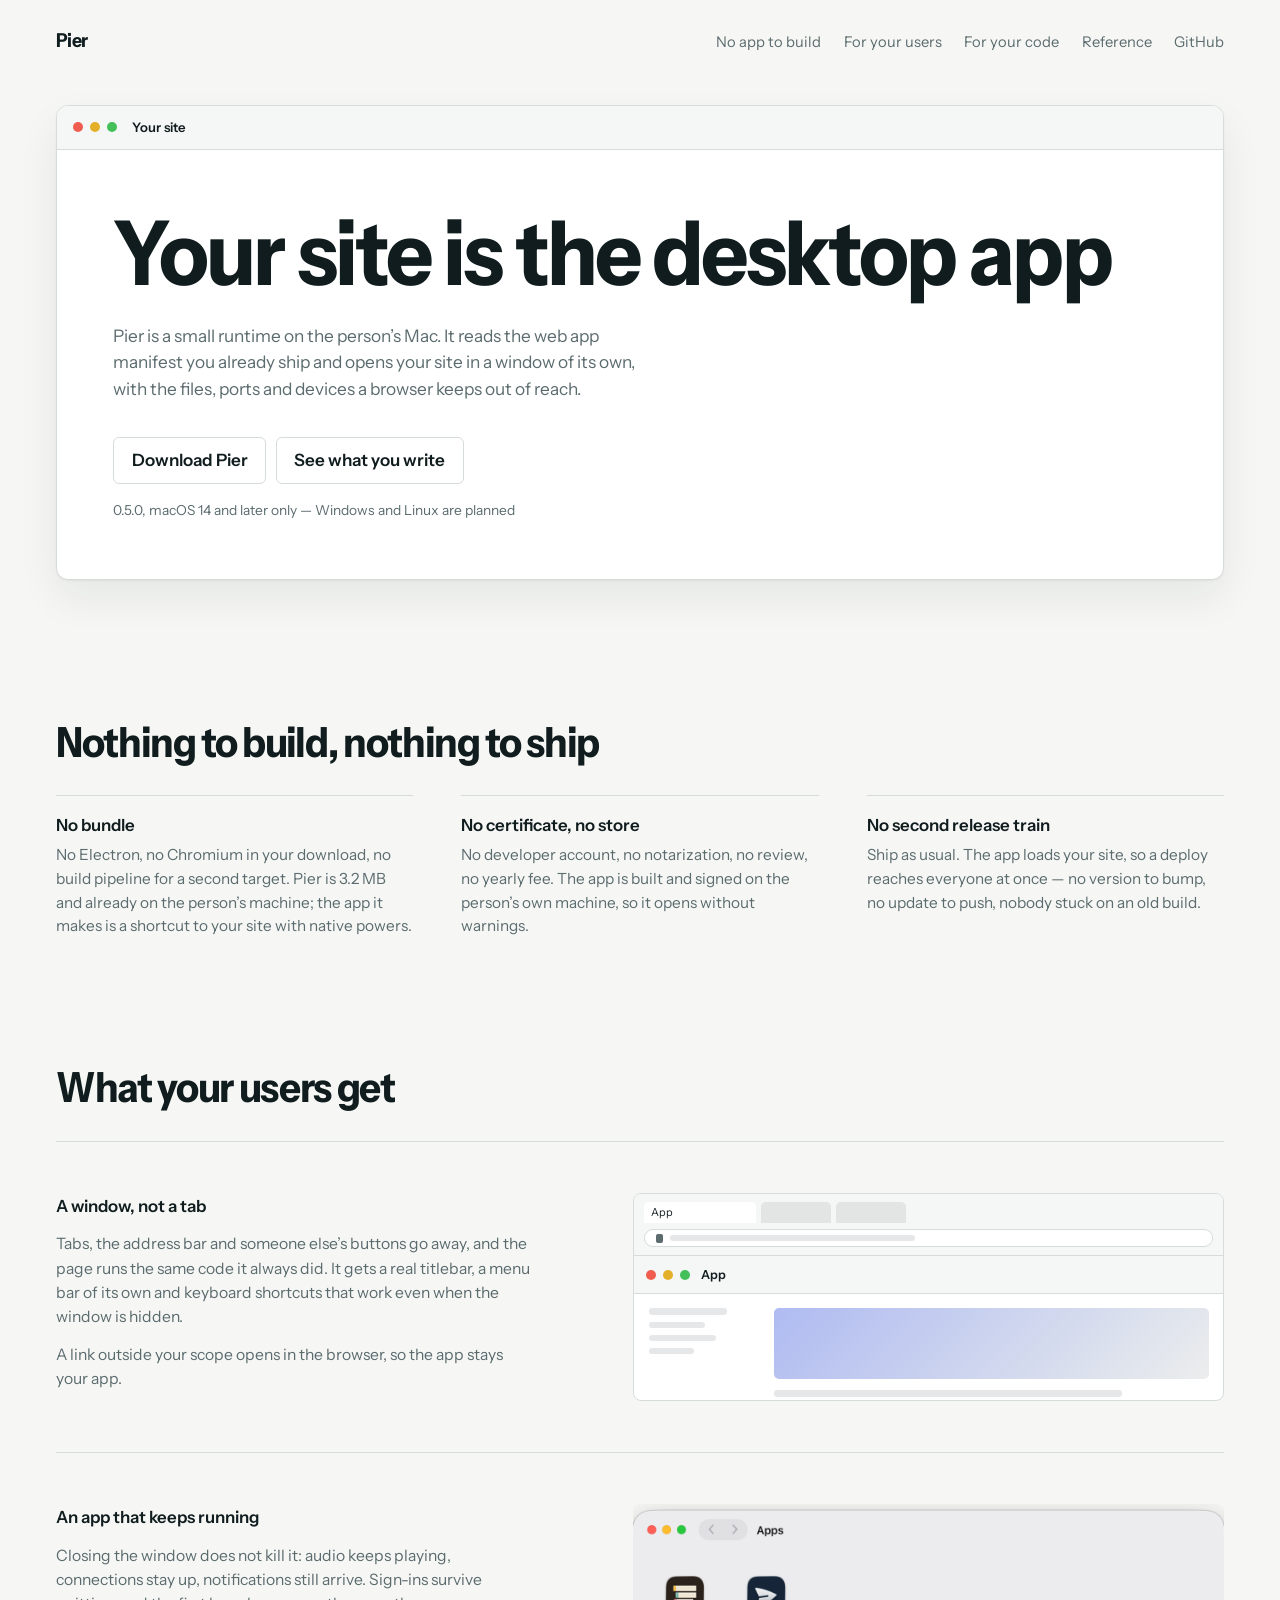
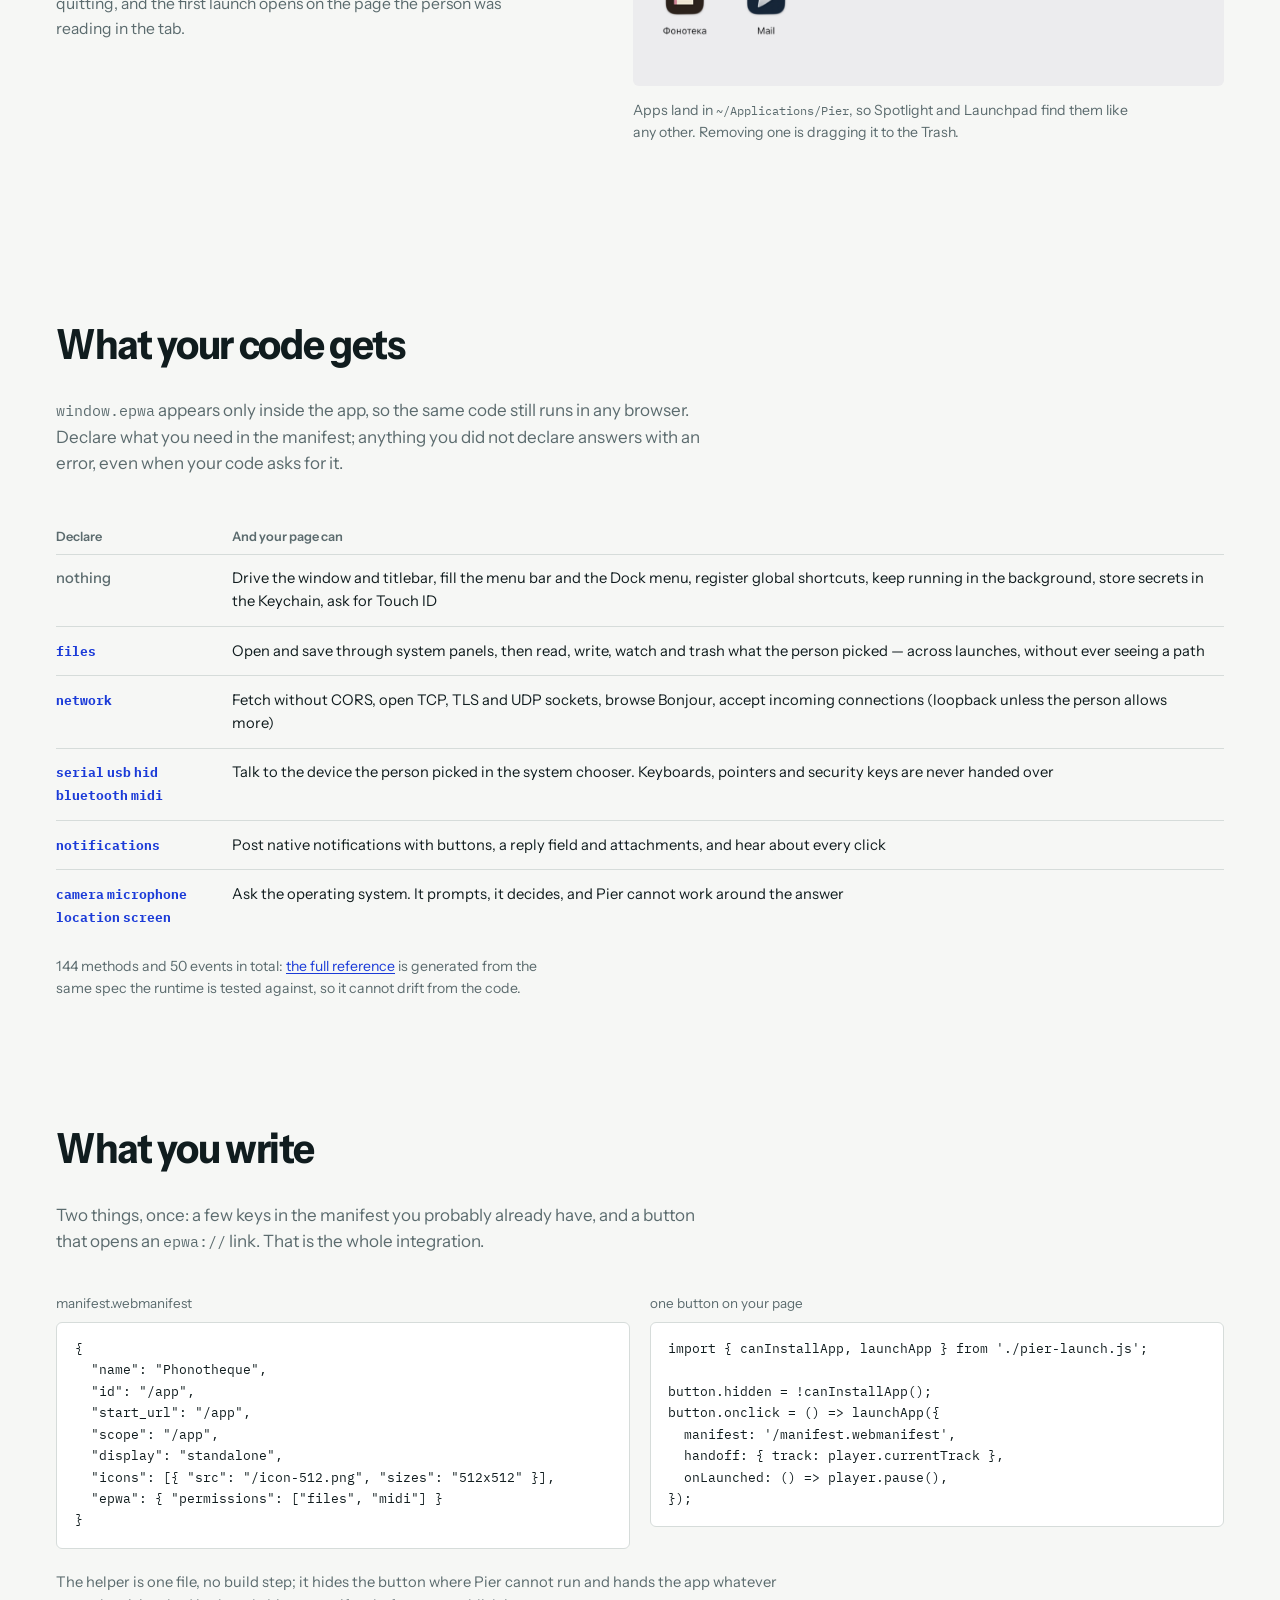
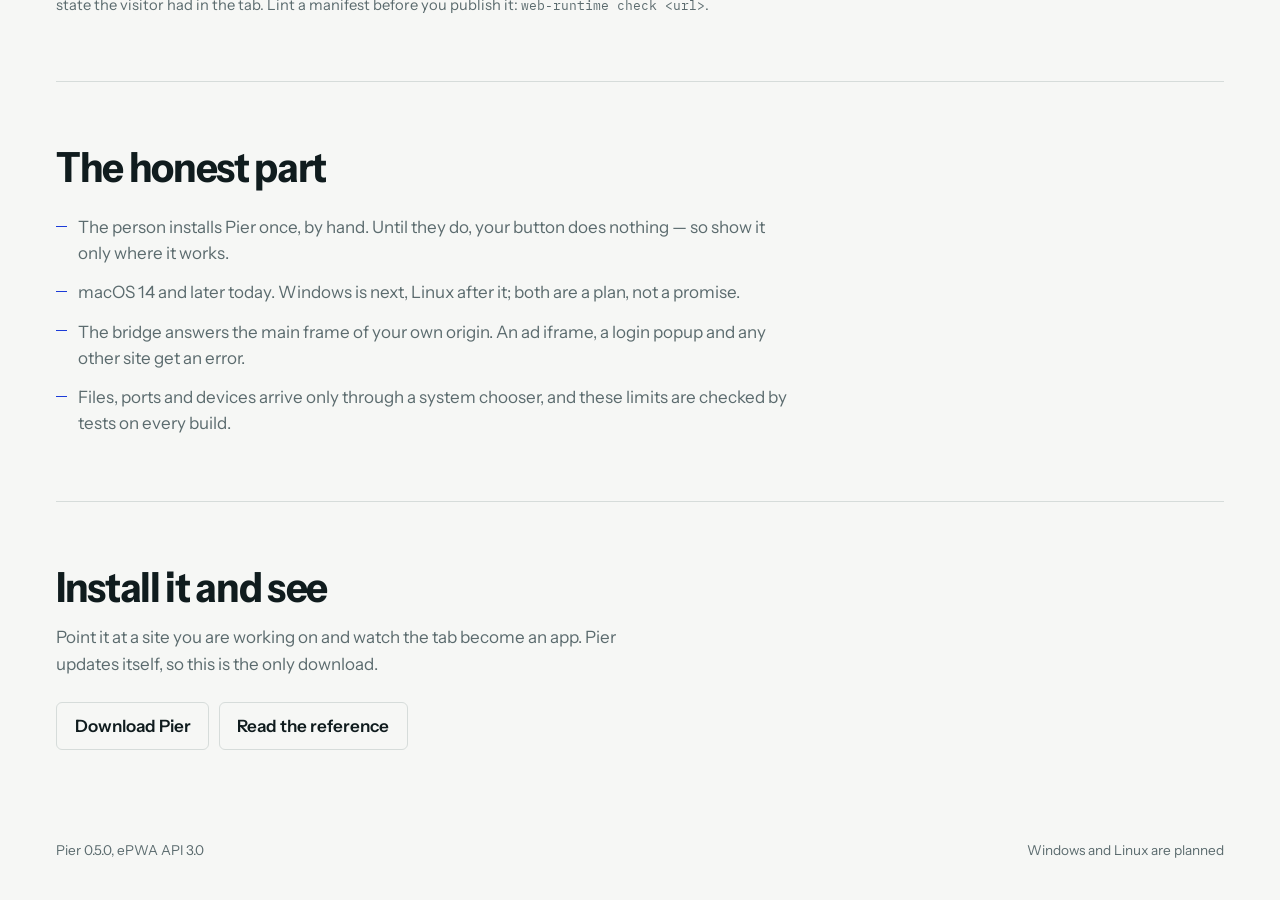
==== commit 0cd4ec08: "Герой: одна колонка, без иконки в пустоте" ====
--- a/index.html
+++ b/index.html
@@ -37,22 +37,17 @@
     <span class="hero-tab">Your site</span>
   </div>
   <div class="hero-body">
-  <div class="hero-text">
     <h1>Your site is the desktop app</h1>
     <p class="lede">
       Pier is a small runtime on the person’s Mac. It reads the web app manifest
       you already ship and opens your site in a window of its own, with the files,
       ports and devices a browser keeps out of reach.
     </p>
-  </div>
-  <div class="hero-side">
-    <img class="hero-icon" src="icon.png" alt="" width="512" height="512">
     <div class="actions">
       <a class="button primary" href="https://github.com/roman-yerin/pier/releases/latest/download/Pier.dmg" data-download>Download Pier</a>
       <a class="button" href="#ship">See what you write</a>
     </div>
     <p class="fineprint" id="fineprint">0.5.0, macOS 14 and later, 3.2 MB, signed and notarized</p>
-  </div>
   </div>
 </section>
 
--- a/style.css
+++ b/style.css
@@ -129,17 +129,15 @@
   background: color-mix(in srgb, var(--ink) 4%, var(--raise));
 }
 .hero-tab { font-size: .82rem; font-variation-settings: 'wght' 600; }
+/* Одна колонка: заголовок, лид, кнопки. Второй колонке здесь нечего дать —
+   всё, что туда ставили, висело в пустоте. */
 .hero-body {
-  padding: clamp(2rem, 5vw, 3.5rem);
-  display: grid;
-  grid-template-columns: minmax(0, 1fr) minmax(0, 1fr);
-  column-gap: clamp(1.5rem, 4vw, 3rem);
-  row-gap: clamp(1.8rem, 4vw, 3rem);
-  align-items: end;
-}
-.hero-body h1 { grid-column: 1 / -1; }
-.hero-body .lede { grid-column: 1; }
-.hero-side { grid-column: 2; align-self: end; }
+  padding: clamp(2.2rem, 5vw, 3.6rem) clamp(2rem, 5vw, 3.5rem) clamp(2.4rem, 5vw, 3.6rem);
+}
+.hero-body h1 { max-width: 18ch; }
+.hero-body .lede { margin-top: 1.5rem; max-width: 44ch; }
+.hero-body .actions { margin-top: 2.1rem; }
+.hero-body .fineprint { margin-top: 1rem; }
 .lede { color: var(--slate); font-size: 1.08rem; max-width: 30rem; margin: 0; }
 
 .actions { display: flex; gap: .6rem; flex-wrap: wrap; margin-top: 0; }
@@ -318,8 +316,7 @@
 @media (max-width: 56rem) {
   /* Именно minmax(0, 1fr), а не 1fr: у 1fr минимум — min-content, и длинная
      строка кода растягивает колонку, а с ней и всю страницу. */
-  .hero-body, .row { grid-template-columns: minmax(0, 1fr); }
-  .hero-side { grid-column: 1; }
+  .row { grid-template-columns: minmax(0, 1fr); }
   .api tbody th { width: auto; display: block; padding-bottom: .2rem; }
   .api tbody td { display: block; }
 }
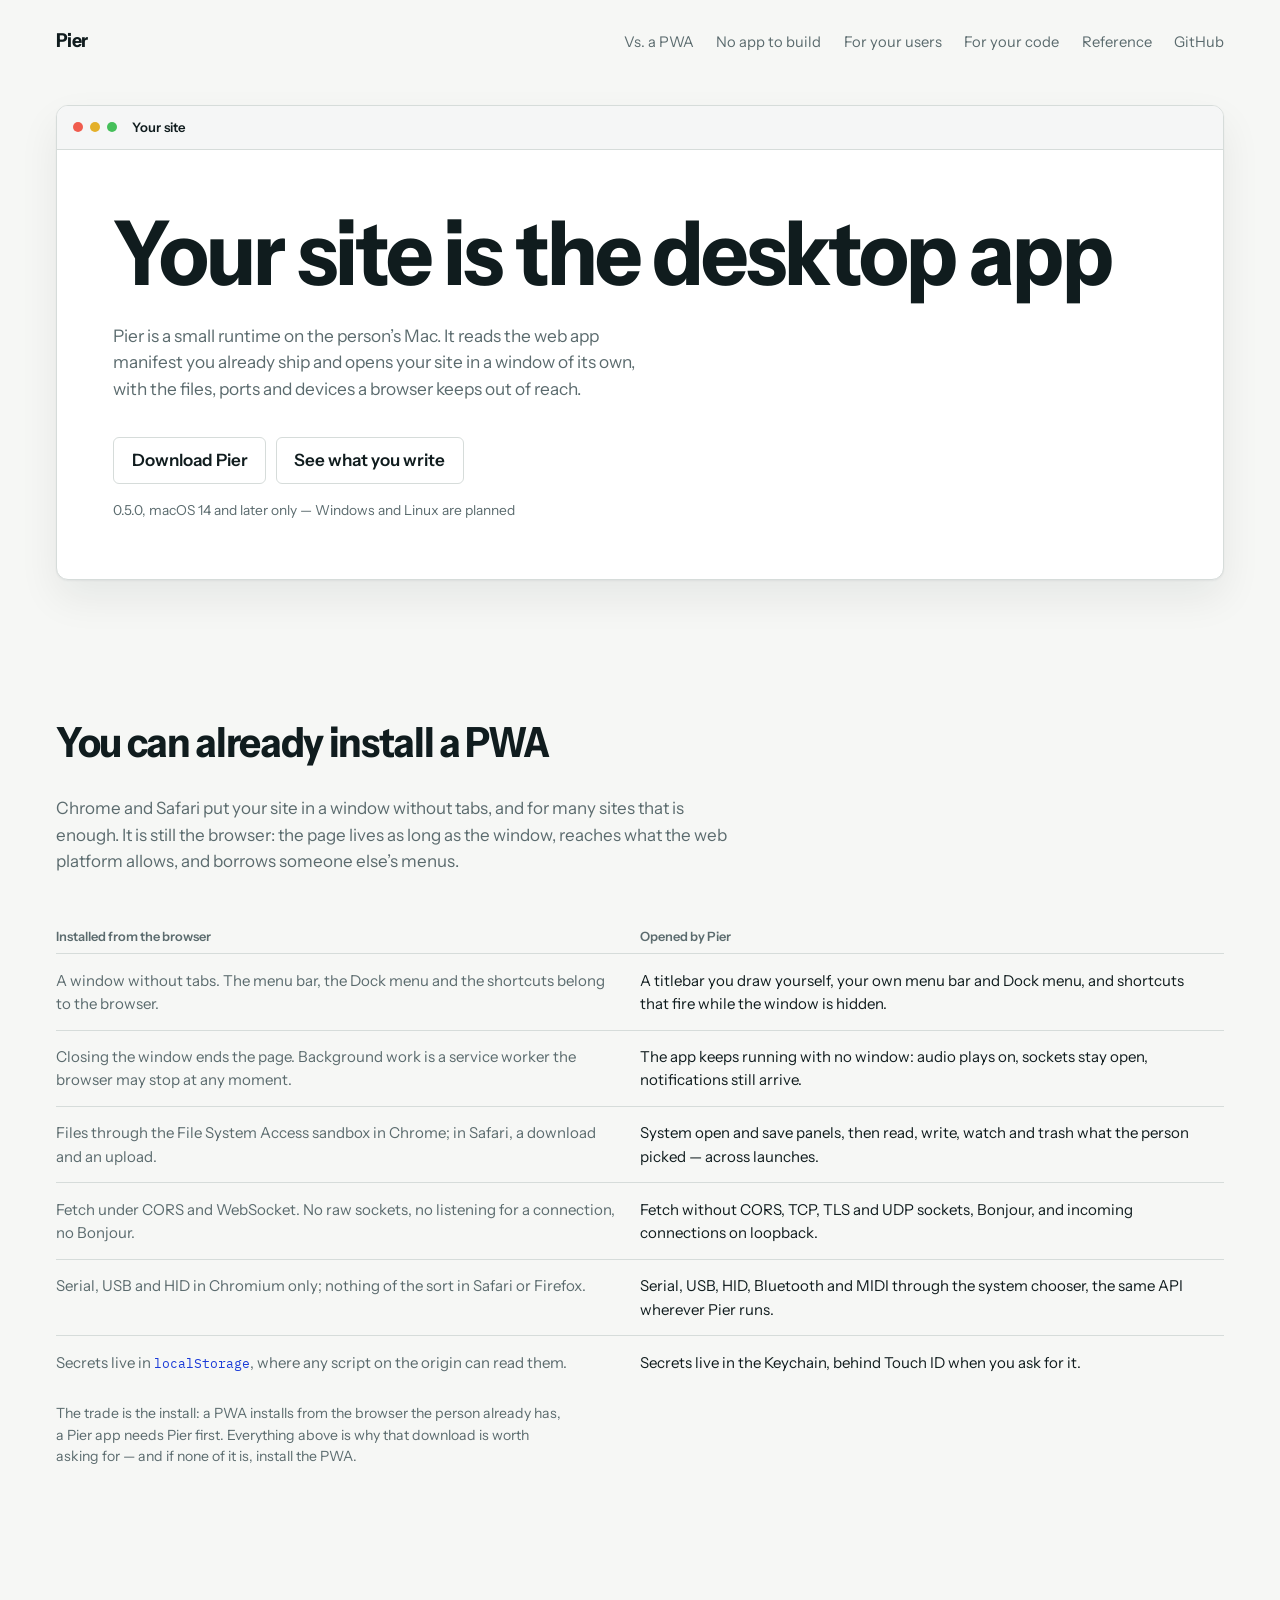
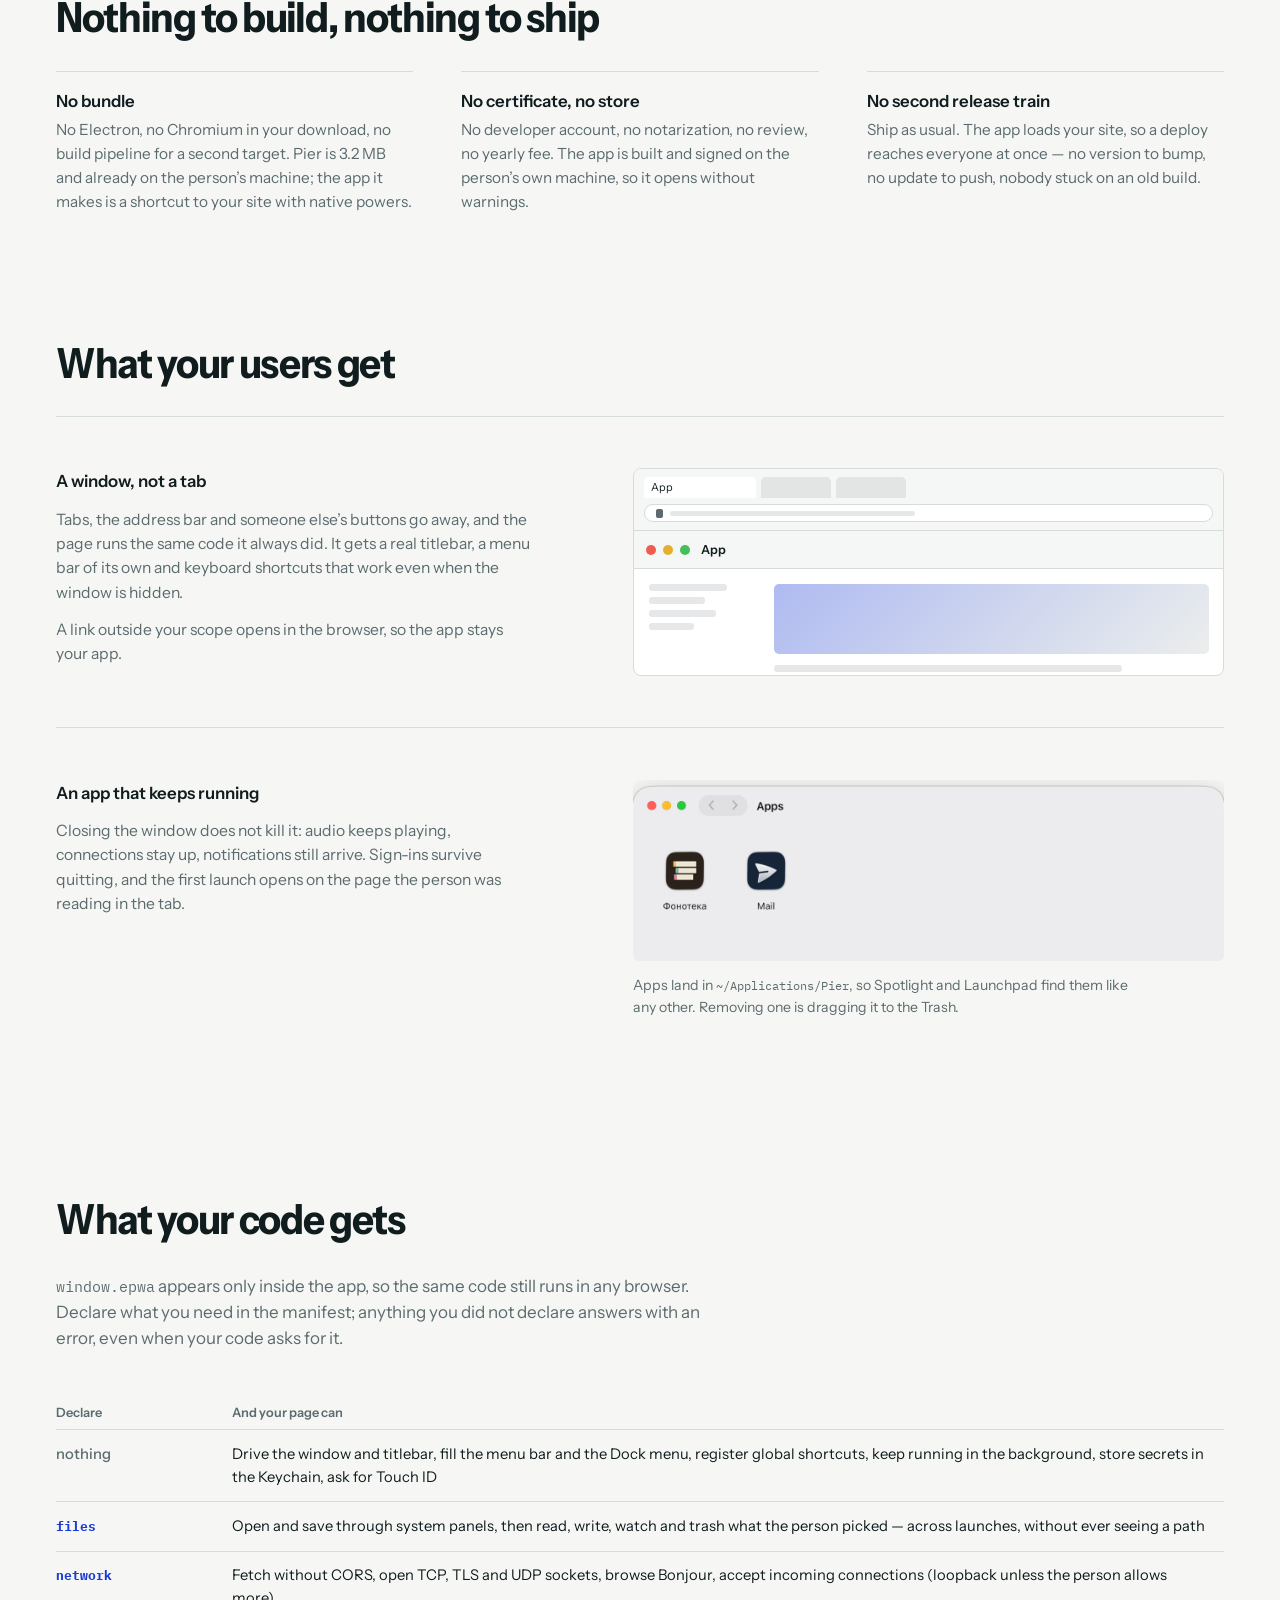
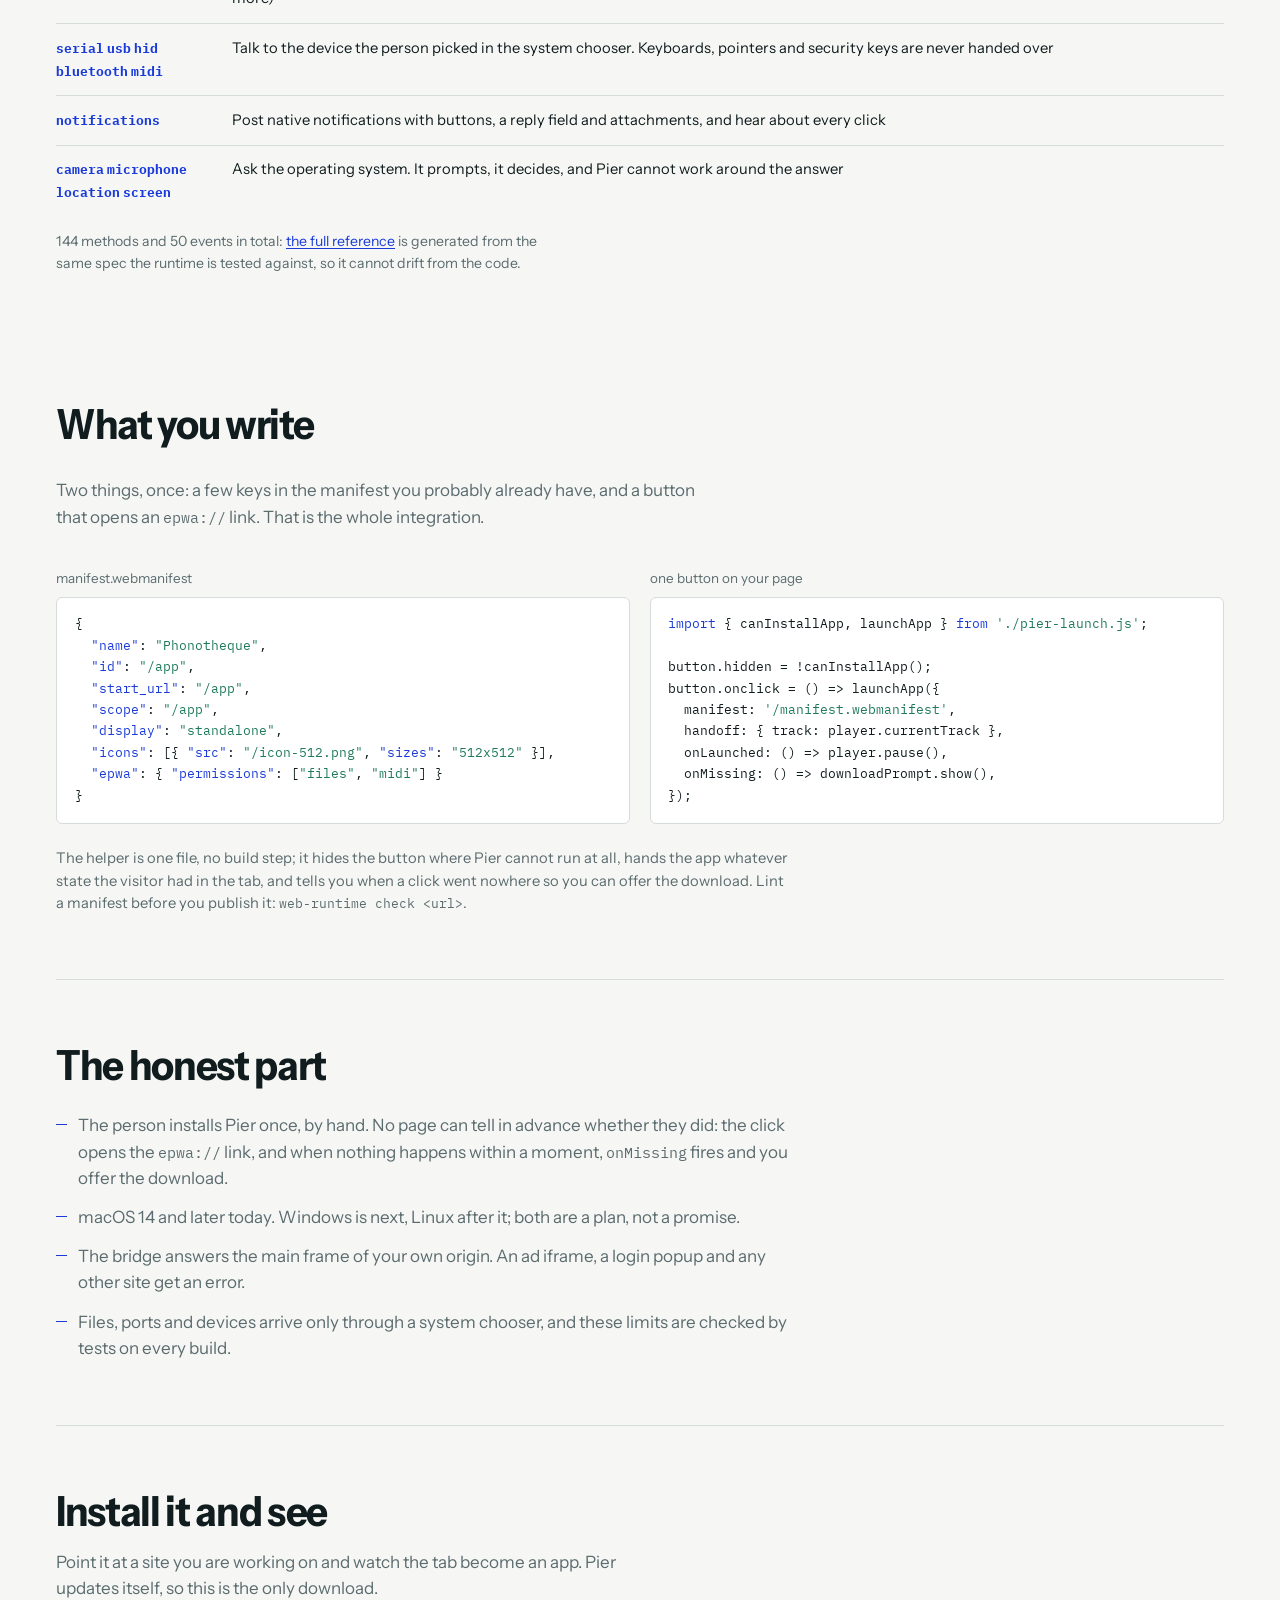
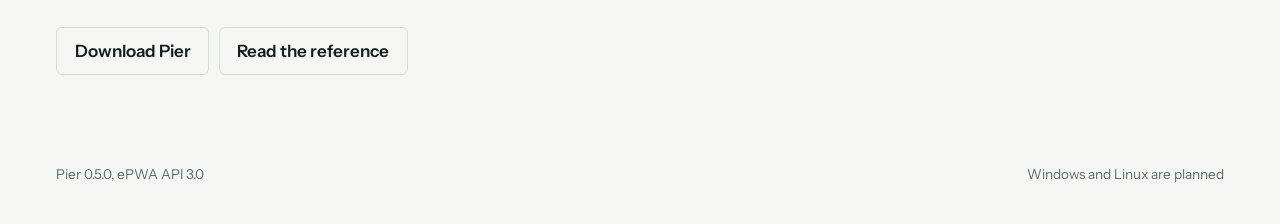
==== commit aecb567e: "Чем это отличается от установленного PWA; подсветка кода; честный onMissing" ====
--- a/index.html
+++ b/index.html
@@ -18,6 +18,7 @@
 <header class="masthead">
   <span class="wordmark">Pier</span>
   <nav>
+    <a href="#difference">Vs. a PWA</a>
     <a href="#nothing">No app to build</a>
     <a href="#users">For your users</a>
     <a href="#code">For your code</a>
@@ -47,8 +48,68 @@
       <a class="button primary" href="https://github.com/roman-yerin/pier/releases/latest/download/Pier.dmg" data-download>Download Pier</a>
       <a class="button" href="#ship">See what you write</a>
     </div>
-    <p class="fineprint" id="fineprint">0.5.0, macOS 14 and later, 3.2 MB, signed and notarized</p>
-  </div>
+    <p class="fineprint" id="fineprint">0.5.0, macOS 14 and later, 3.2 MB</p>
+  </div>
+</section>
+
+<!-- Первое возражение читателя: «мой сайт и так ставится из браузера».
+     Ответ обязан стоять сразу за героем и быть честным: не «лучше», а другое —
+     и там, где у браузеров есть свой ответ (WebSerial, File System Access),
+     это названо вслух. -->
+<section id="difference" class="spine">
+  <h2>You can already install a PWA</h2>
+  <p class="section-lede">
+    Chrome and Safari put your site in a window without tabs, and for many sites
+    that is enough. It is still the browser: the page lives as long as the window,
+    reaches what the web platform allows, and borrows someone else’s menus.
+  </p>
+
+  <table class="versus">
+    <thead>
+      <tr><th scope="col">Installed from the browser</th><th scope="col">Opened by Pier</th></tr>
+    </thead>
+    <tbody>
+      <tr>
+        <td>A window without tabs. The menu bar, the Dock menu and the shortcuts
+            belong to the browser.</td>
+        <td>A titlebar you draw yourself, your own menu bar and Dock menu, and
+            shortcuts that fire while the window is hidden.</td>
+      </tr>
+      <tr>
+        <td>Closing the window ends the page. Background work is a service worker
+            the browser may stop at any moment.</td>
+        <td>The app keeps running with no window: audio plays on, sockets stay
+            open, notifications still arrive.</td>
+      </tr>
+      <tr>
+        <td>Files through the File System Access sandbox in Chrome; in Safari, a
+            download and an upload.</td>
+        <td>System open and save panels, then read, write, watch and trash what
+            the person picked — across launches.</td>
+      </tr>
+      <tr>
+        <td>Fetch under CORS and WebSocket. No raw sockets, no listening for a
+            connection, no Bonjour.</td>
+        <td>Fetch without CORS, TCP, TLS and UDP sockets, Bonjour, and incoming
+            connections on loopback.</td>
+      </tr>
+      <tr>
+        <td>Serial, USB and HID in Chromium only; nothing of the sort in Safari
+            or Firefox.</td>
+        <td>Serial, USB, HID, Bluetooth and MIDI through the system chooser,
+            the same API wherever Pier runs.</td>
+      </tr>
+      <tr>
+        <td>Secrets live in <code>localStorage</code>, where any script on the
+            origin can read them.</td>
+        <td>Secrets live in the Keychain, behind Touch ID when you ask for it.</td>
+      </tr>
+    </tbody>
+  </table>
+
+  <p class="note">The trade is the install: a PWA installs from the browser the
+    person already has, a Pier app needs Pier first. Everything above is why that
+    download is worth asking for — and if none of it is, install the PWA.</p>
 </section>
 
 <!-- Первое, что нужно знать человеку с сайтом: работы по упаковке нет вовсе.
@@ -178,7 +239,7 @@
   <div class="code-pair">
     <figure>
       <figcaption>manifest.webmanifest</figcaption>
-<pre><code>{
+<pre><code class="lang-json">{
   "name": "Phonotheque",
   "id": "/app",
   "start_url": "/app",
@@ -190,28 +251,32 @@
     </figure>
     <figure>
       <figcaption>one button on your page</figcaption>
-<pre><code>import { canInstallApp, launchApp } from './pier-launch.js';
+<pre><code class="lang-js">import { canInstallApp, launchApp } from './pier-launch.js';
 
 button.hidden = !canInstallApp();
 button.onclick = () =&gt; launchApp({
   manifest: '/manifest.webmanifest',
   handoff: { track: player.currentTrack },
   onLaunched: () =&gt; player.pause(),
+  onMissing: () =&gt; downloadPrompt.show(),
 });</code></pre>
     </figure>
   </div>
 
   <p class="aside">The helper is one file, no build step; it hides the button
-    where Pier cannot run and hands the app whatever state the visitor had in the
-    tab. Lint a manifest before you publish it:
+    where Pier cannot run at all, hands the app whatever state the visitor had in
+    the tab, and tells you when a click went nowhere so you can offer the
+    download. Lint a manifest before you publish it:
     <code>web-runtime check &lt;url&gt;</code>.</p>
 </section>
 
 <section id="limits">
   <h2>The honest part</h2>
   <ul class="limits">
-    <li>The person installs Pier once, by hand. Until they do, your button does
-        nothing — so show it only where it works.</li>
+    <li>The person installs Pier once, by hand. No page can tell in advance
+        whether they did: the click opens the <code>epwa://</code> link, and when
+        nothing happens within a moment, <code>onMissing</code> fires and you
+        offer the download.</li>
     <li>macOS 14 and later today. Windows is next, Linux after it; both are a
         plan, not a promise.</li>
     <li>The bridge answers the main frame of your own origin. An ad iframe, a
--- a/style.css
+++ b/style.css
@@ -213,6 +213,29 @@
 .api tbody th code { color: var(--blue); font-size: .84rem; }
 .api td:last-child { color: var(--ink); }
 
+/* ---------- Сравнение с установленным PWA ---------- */
+
+/* Та же конструкция, что у остальной страницы: слева то, что есть сейчас,
+   справа то, что даёт Pier; колонки равные, потому что это спор равных,
+   а не список свойств с подписями. */
+.versus { width: 100%; border-collapse: collapse; font-size: .94rem; }
+.versus th, .versus td {
+  text-align: left;
+  vertical-align: top;
+  padding: .9rem 1.5rem .9rem 0;
+  width: 50%;
+}
+.versus thead th {
+  font-size: .8rem;
+  font-variation-settings: 'wght' 600;
+  color: var(--slate);
+  padding-bottom: .4rem;
+}
+.versus tbody tr { border-top: 1px solid var(--rule); }
+.versus td:first-child { color: var(--slate); }
+.versus td:last-child { color: var(--ink); }
+.versus code { color: var(--blue); }
+
 /* ---------- The one animation: browser chrome collapses into a window ---------- */
 
 /* Рамка меняет высоту, поэтому живёт в сцене постоянной высоты — иначе цикл
@@ -319,4 +342,31 @@
   .row { grid-template-columns: minmax(0, 1fr); }
   .api tbody th { width: auto; display: block; padding-bottom: .2rem; }
   .api tbody td { display: block; }
-}
+  /* Узкий экран: сравнение читается парами, одна под другой. Заголовки колонок
+     уходят, поэтому каждая половина пары называет себя сама — иначе непонятно,
+     где чьё. */
+  .versus thead { display: none; }
+  .versus td { display: block; width: auto; padding: .2rem 0; }
+  .versus td:first-child { padding-top: .9rem; }
+  .versus td:last-child { padding-bottom: .9rem; }
+  .versus td::before {
+    display: block;
+    color: var(--slate);
+    font-size: .78rem;
+    margin-bottom: .1rem;
+  }
+  .versus td:first-child::before { content: 'From the browser'; }
+  .versus td:last-child::before { content: 'From Pier'; }
+}
+
+/* Подсветка: ультрамарин уже занят ключами манифеста в тексте страницы, поэтому
+   он же — ключи и служебные слова в коде; строки берут приглушённый зелёный,
+   и на этом палитра кончается. */
+:root { --code-key: var(--blue); --code-str: #1F7A5C; --code-lit: #8A5A00; }
+@media (prefers-color-scheme: dark) {
+  :root { --code-str: #6FBF9B; --code-lit: #C8A45C; }
+}
+.t-key, .t-kw { color: var(--code-key); }
+.t-str { color: var(--code-str); }
+.t-num, .t-lit { color: var(--code-lit); }
+.t-com { color: var(--slate); }
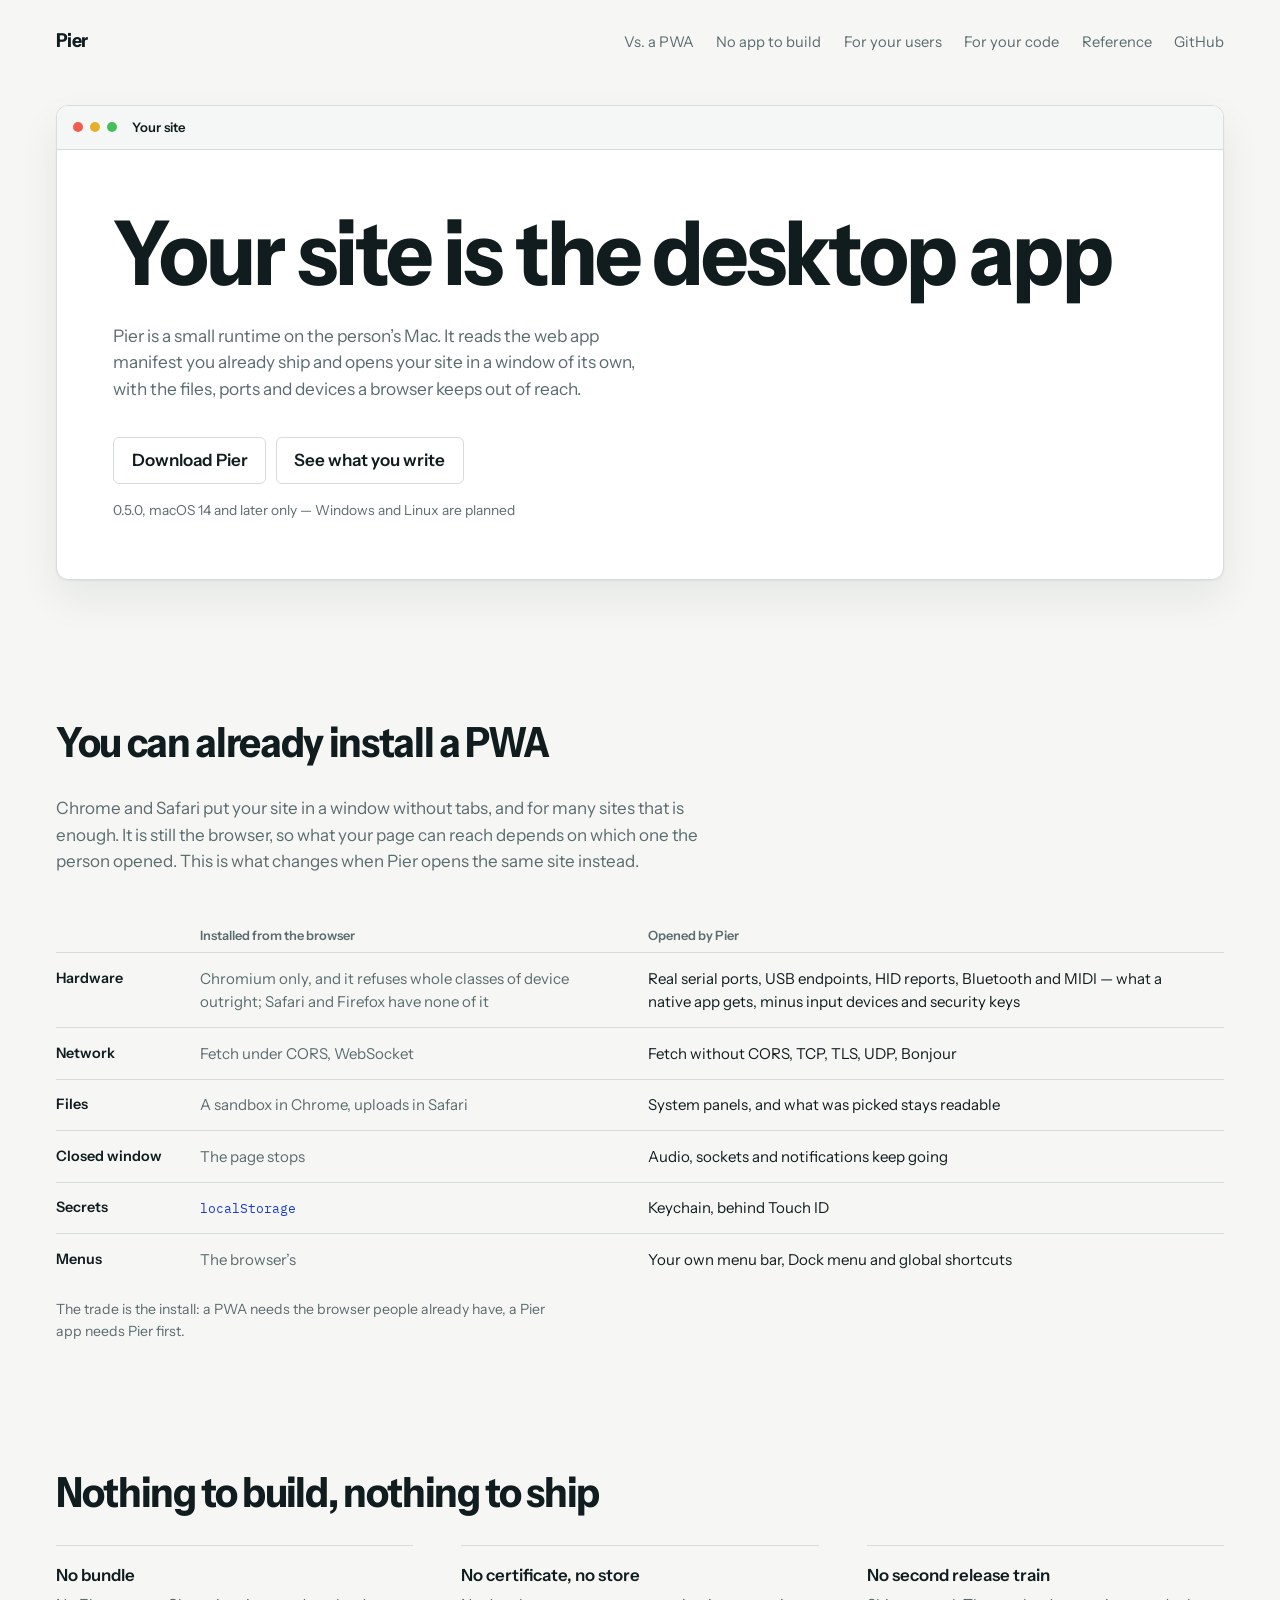
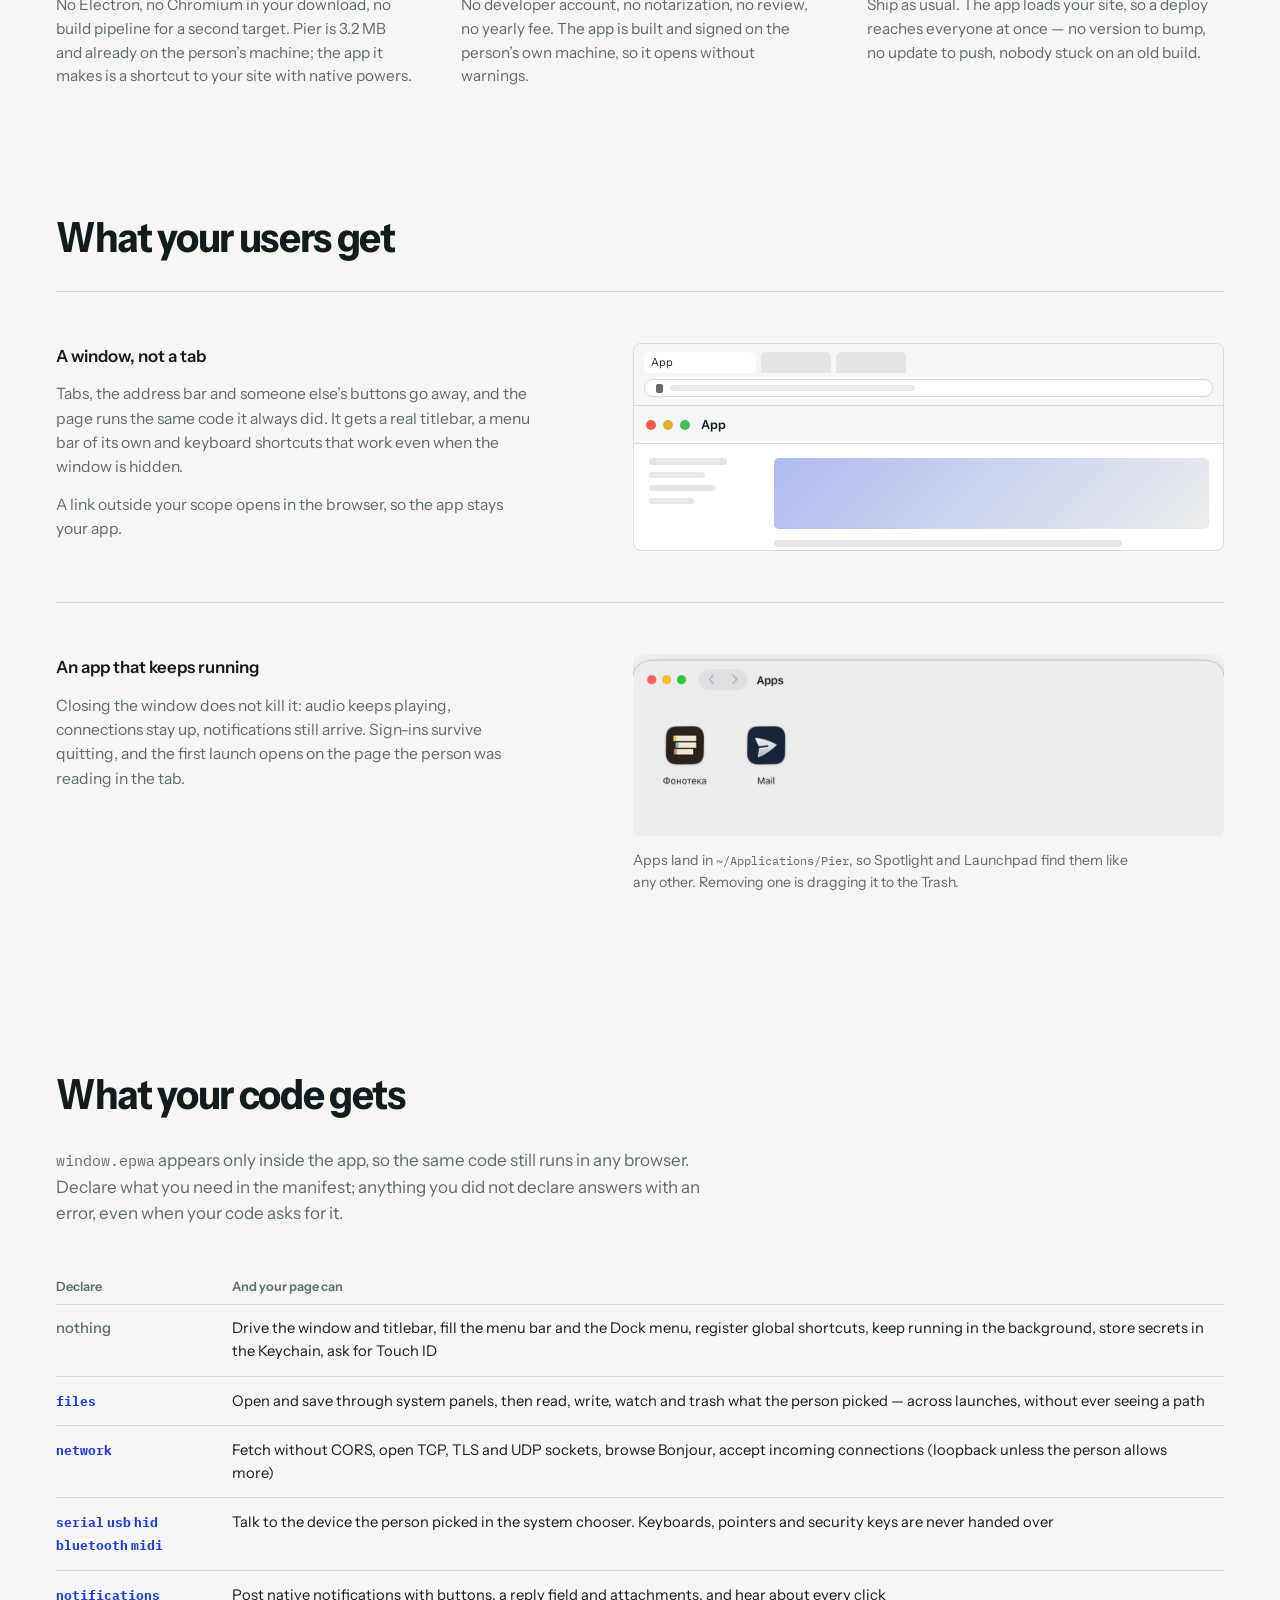
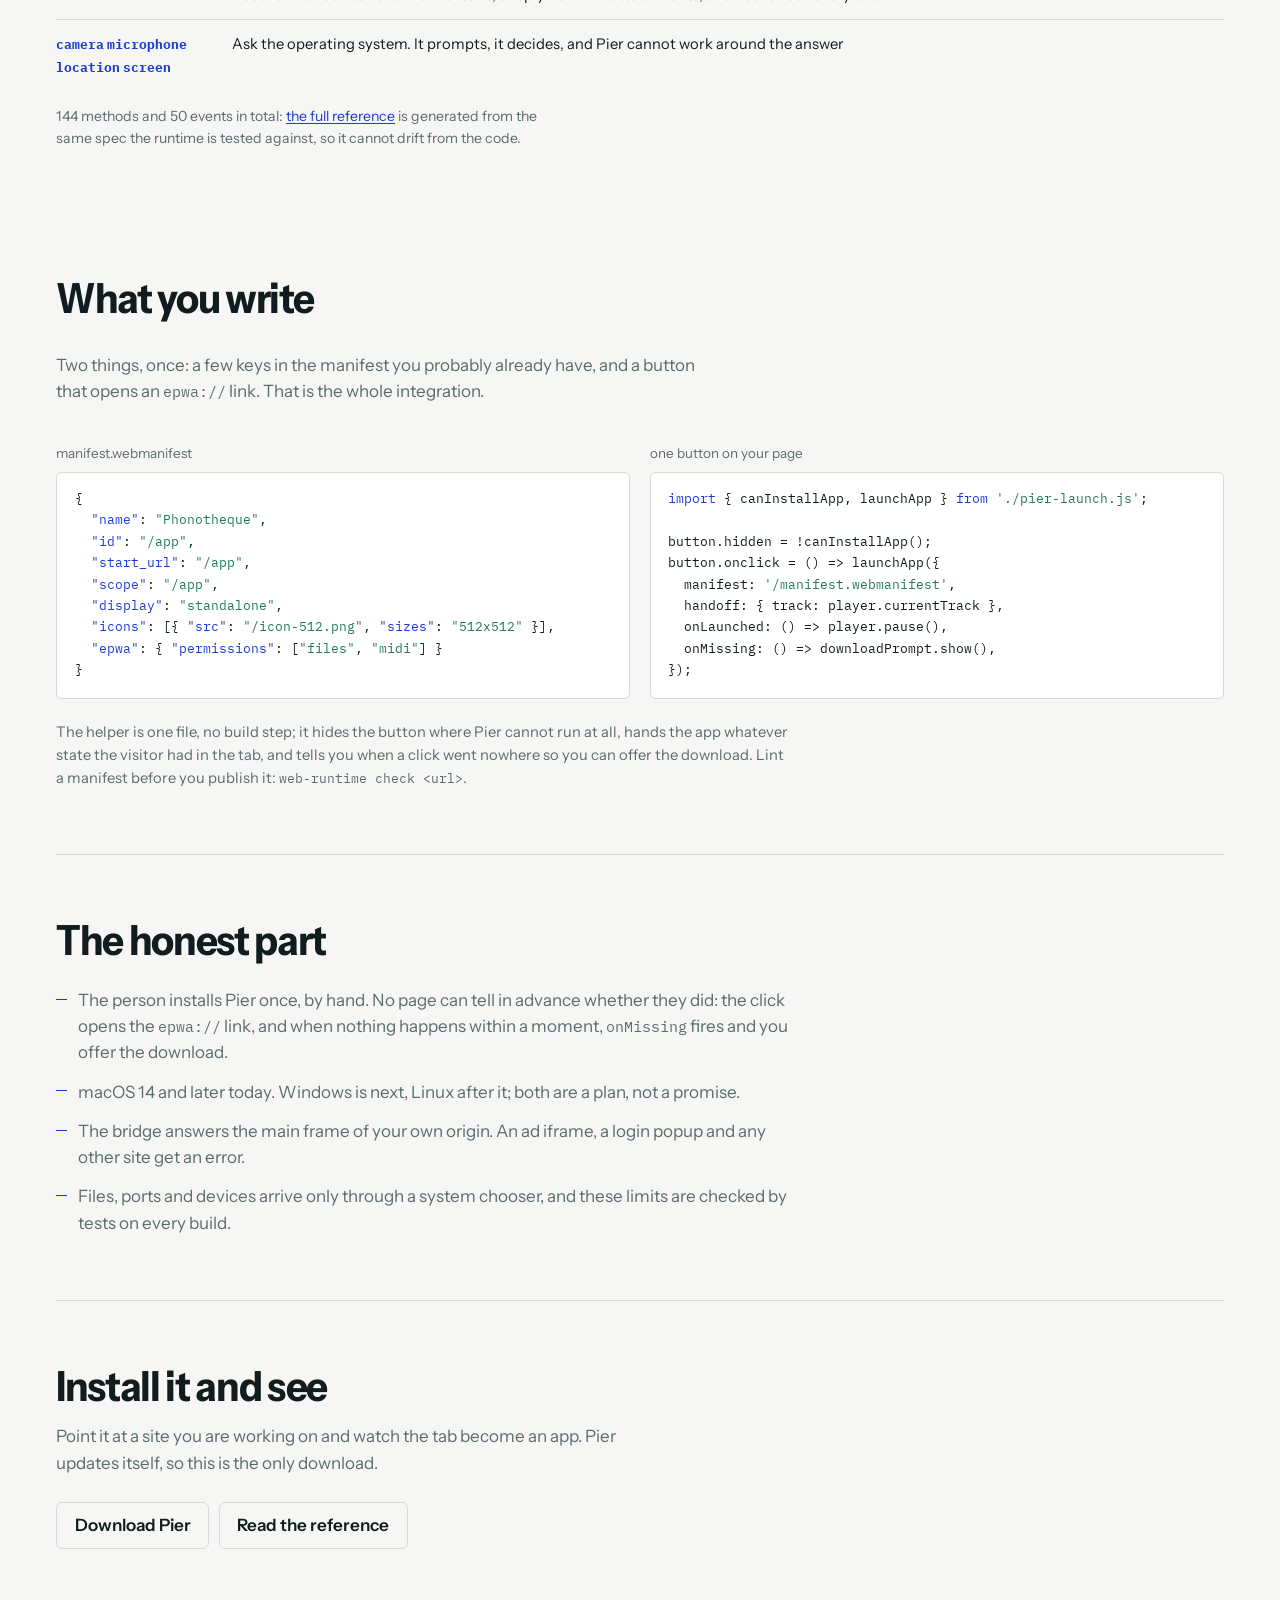
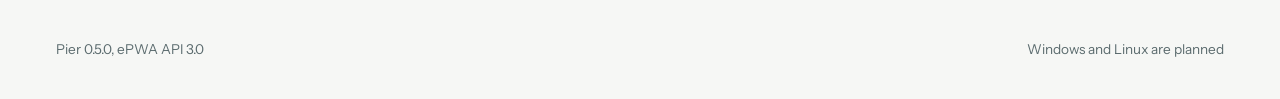
==== commit cba6b865: "Сравнение с PWA: строка — тема, железо первым и без ложной симметрии с Chromium" ====
--- a/index.html
+++ b/index.html
@@ -60,56 +60,57 @@
   <h2>You can already install a PWA</h2>
   <p class="section-lede">
     Chrome and Safari put your site in a window without tabs, and for many sites
-    that is enough. It is still the browser: the page lives as long as the window,
-    reaches what the web platform allows, and borrows someone else’s menus.
+    that is enough. It is still the browser, so what your page can reach depends
+    on which one the person opened. This is what changes when Pier opens the same
+    site instead.
   </p>
 
   <table class="versus">
     <thead>
-      <tr><th scope="col">Installed from the browser</th><th scope="col">Opened by Pier</th></tr>
+      <tr>
+        <td></td>
+        <th scope="col">Installed from the browser</th>
+        <th scope="col">Opened by Pier</th>
+      </tr>
     </thead>
     <tbody>
       <tr>
-        <td>A window without tabs. The menu bar, the Dock menu and the shortcuts
-            belong to the browser.</td>
-        <td>A titlebar you draw yourself, your own menu bar and Dock menu, and
-            shortcuts that fire while the window is hidden.</td>
-      </tr>
-      <tr>
-        <td>Closing the window ends the page. Background work is a service worker
-            the browser may stop at any moment.</td>
-        <td>The app keeps running with no window: audio plays on, sockets stay
-            open, notifications still arrive.</td>
-      </tr>
-      <tr>
-        <td>Files through the File System Access sandbox in Chrome; in Safari, a
-            download and an upload.</td>
-        <td>System open and save panels, then read, write, watch and trash what
-            the person picked — across launches.</td>
-      </tr>
-      <tr>
-        <td>Fetch under CORS and WebSocket. No raw sockets, no listening for a
-            connection, no Bonjour.</td>
-        <td>Fetch without CORS, TCP, TLS and UDP sockets, Bonjour, and incoming
-            connections on loopback.</td>
-      </tr>
-      <tr>
-        <td>Serial, USB and HID in Chromium only; nothing of the sort in Safari
-            or Firefox.</td>
-        <td>Serial, USB, HID, Bluetooth and MIDI through the system chooser,
-            the same API wherever Pier runs.</td>
-      </tr>
-      <tr>
-        <td>Secrets live in <code>localStorage</code>, where any script on the
-            origin can read them.</td>
-        <td>Secrets live in the Keychain, behind Touch ID when you ask for it.</td>
+        <th scope="row">Hardware</th>
+        <td>Chromium only, and it refuses whole classes of device outright;
+            Safari and Firefox have none of it</td>
+        <td>Real serial ports, USB endpoints, HID reports, Bluetooth and MIDI —
+            what a native app gets, minus input devices and security keys</td>
+      </tr>
+      <tr>
+        <th scope="row">Network</th>
+        <td>Fetch under CORS, WebSocket</td>
+        <td>Fetch without CORS, TCP, TLS, UDP, Bonjour</td>
+      </tr>
+      <tr>
+        <th scope="row">Files</th>
+        <td>A sandbox in Chrome, uploads in Safari</td>
+        <td>System panels, and what was picked stays readable</td>
+      </tr>
+      <tr>
+        <th scope="row">Closed window</th>
+        <td>The page stops</td>
+        <td>Audio, sockets and notifications keep going</td>
+      </tr>
+      <tr>
+        <th scope="row">Secrets</th>
+        <td><code>localStorage</code></td>
+        <td>Keychain, behind Touch ID</td>
+      </tr>
+      <tr>
+        <th scope="row">Menus</th>
+        <td>The browser’s</td>
+        <td>Your own menu bar, Dock menu and global shortcuts</td>
       </tr>
     </tbody>
   </table>
 
-  <p class="note">The trade is the install: a PWA installs from the browser the
-    person already has, a Pier app needs Pier first. Everything above is why that
-    download is worth asking for — and if none of it is, install the PWA.</p>
+  <p class="note">The trade is the install: a PWA needs the browser people
+    already have, a Pier app needs Pier first.</p>
 </section>
 
 <!-- Первое, что нужно знать человеку с сайтом: работы по упаковке нет вовсе.
--- a/style.css
+++ b/style.css
@@ -215,15 +215,13 @@
 
 /* ---------- Сравнение с установленным PWA ---------- */
 
-/* Та же конструкция, что у остальной страницы: слева то, что есть сейчас,
-   справа то, что даёт Pier; колонки равные, потому что это спор равных,
-   а не список свойств с подписями. */
+/* Строку держит тема слева: глаз идёт по коротким названиям, а не читает
+   два абзаца подряд. В ячейках — несколько слов, не предложения. */
 .versus { width: 100%; border-collapse: collapse; font-size: .94rem; }
 .versus th, .versus td {
   text-align: left;
   vertical-align: top;
-  padding: .9rem 1.5rem .9rem 0;
-  width: 50%;
+  padding: .85rem 1.5rem .85rem 0;
 }
 .versus thead th {
   font-size: .8rem;
@@ -232,8 +230,14 @@
   padding-bottom: .4rem;
 }
 .versus tbody tr { border-top: 1px solid var(--rule); }
-.versus td:first-child { color: var(--slate); }
-.versus td:last-child { color: var(--ink); }
+.versus tbody th {
+  width: 9rem;
+  font-variation-settings: 'wght' 600;
+  font-size: .9rem;
+}
+.versus td { width: calc((100% - 9rem) / 2); }
+.versus tbody td:first-of-type { color: var(--slate); }
+.versus tbody td:last-child { color: var(--ink); }
 .versus code { color: var(--blue); }
 
 /* ---------- The one animation: browser chrome collapses into a window ---------- */
@@ -342,21 +346,15 @@
   .row { grid-template-columns: minmax(0, 1fr); }
   .api tbody th { width: auto; display: block; padding-bottom: .2rem; }
   .api tbody td { display: block; }
-  /* Узкий экран: сравнение читается парами, одна под другой. Заголовки колонок
-     уходят, поэтому каждая половина пары называет себя сама — иначе непонятно,
-     где чьё. */
+  /* Узкий экран: тема, под ней две строки. Заголовки колонок уходят, поэтому
+     каждая строка называет источник сама — иначе непонятно, где чьё. */
   .versus thead { display: none; }
-  .versus td { display: block; width: auto; padding: .2rem 0; }
-  .versus td:first-child { padding-top: .9rem; }
-  .versus td:last-child { padding-bottom: .9rem; }
-  .versus td::before {
-    display: block;
-    color: var(--slate);
-    font-size: .78rem;
-    margin-bottom: .1rem;
-  }
-  .versus td:first-child::before { content: 'From the browser'; }
-  .versus td:last-child::before { content: 'From Pier'; }
+  .versus tbody th { display: block; width: auto; padding: .9rem 0 .3rem; }
+  .versus tbody td { display: block; width: auto; padding: .1rem 0; }
+  .versus tbody td:last-child { padding-bottom: .9rem; }
+  .versus tbody td::before { color: var(--slate); font-size: .8rem; }
+  .versus tbody td:first-of-type::before { content: 'Browser: '; }
+  .versus tbody td:last-child::before { content: 'Pier: '; }
 }
 
 /* Подсветка: ультрамарин уже занят ключами манифеста в тексте страницы, поэтому
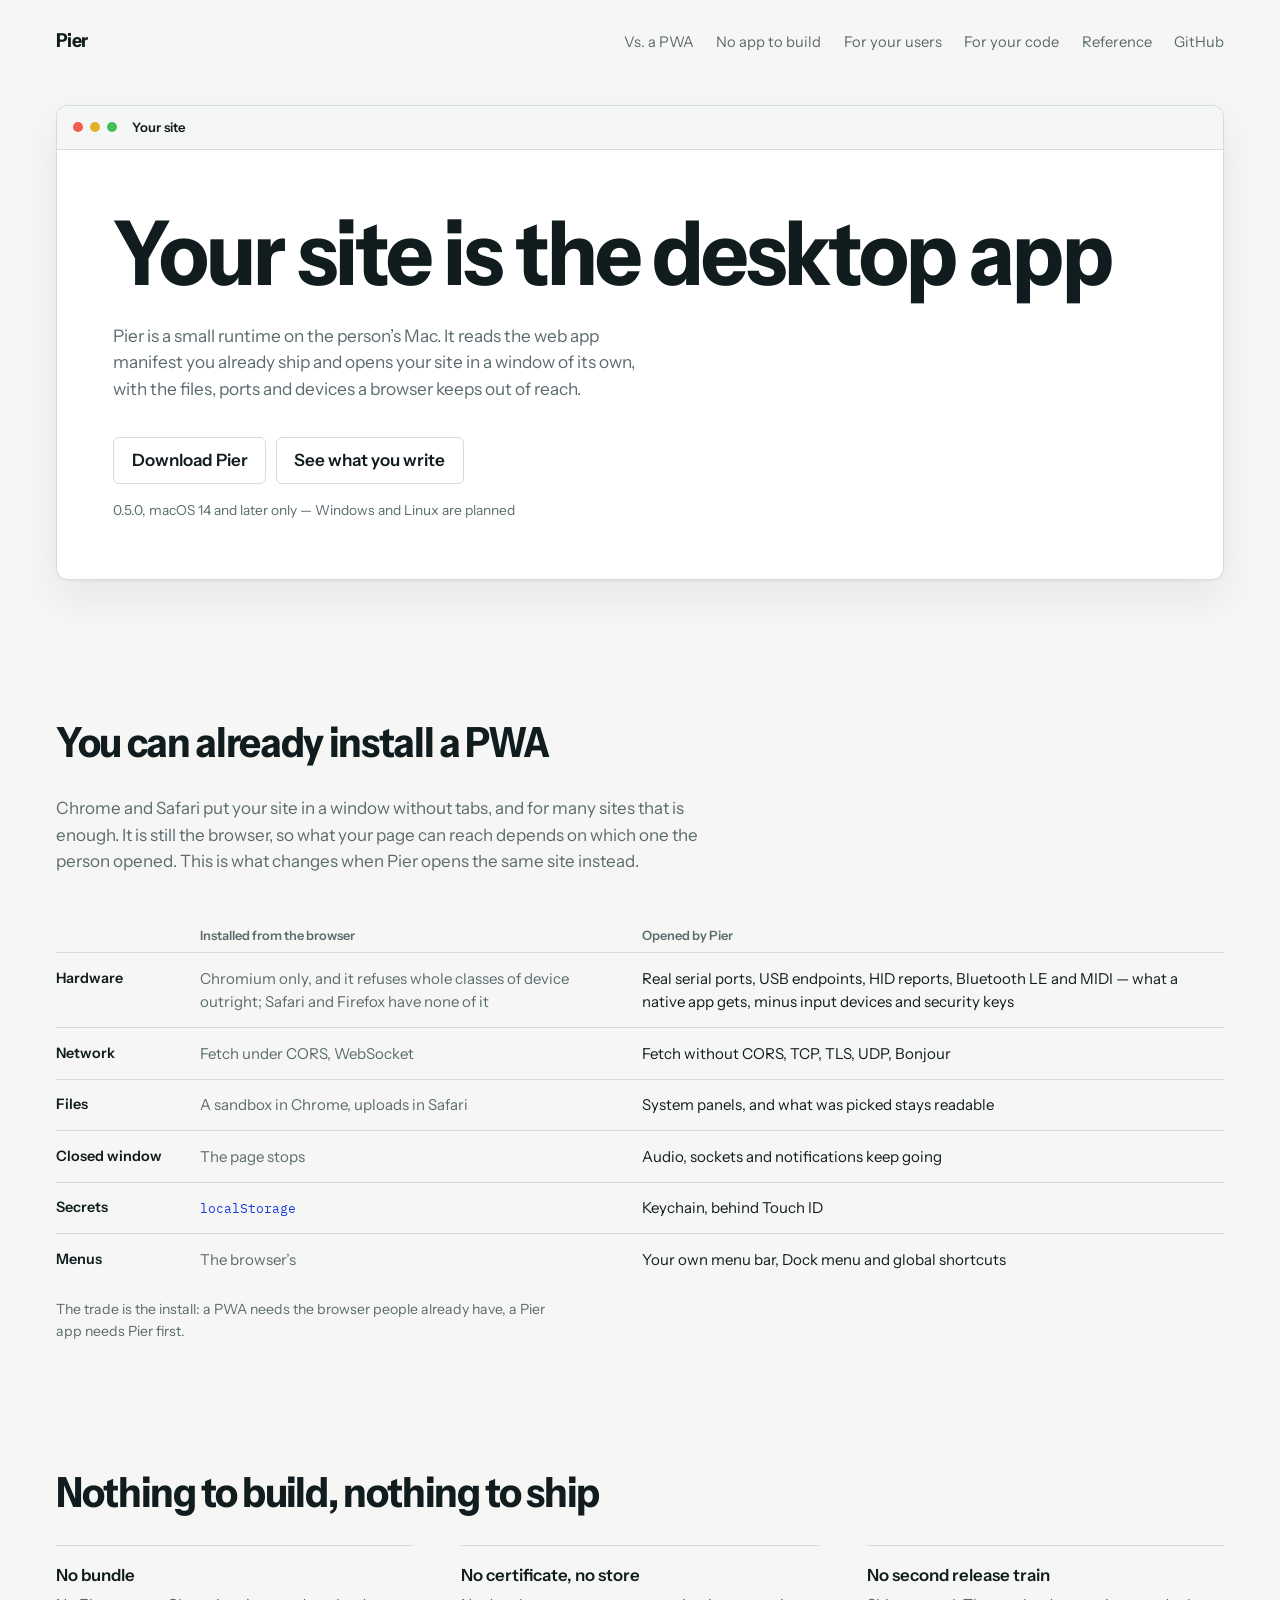
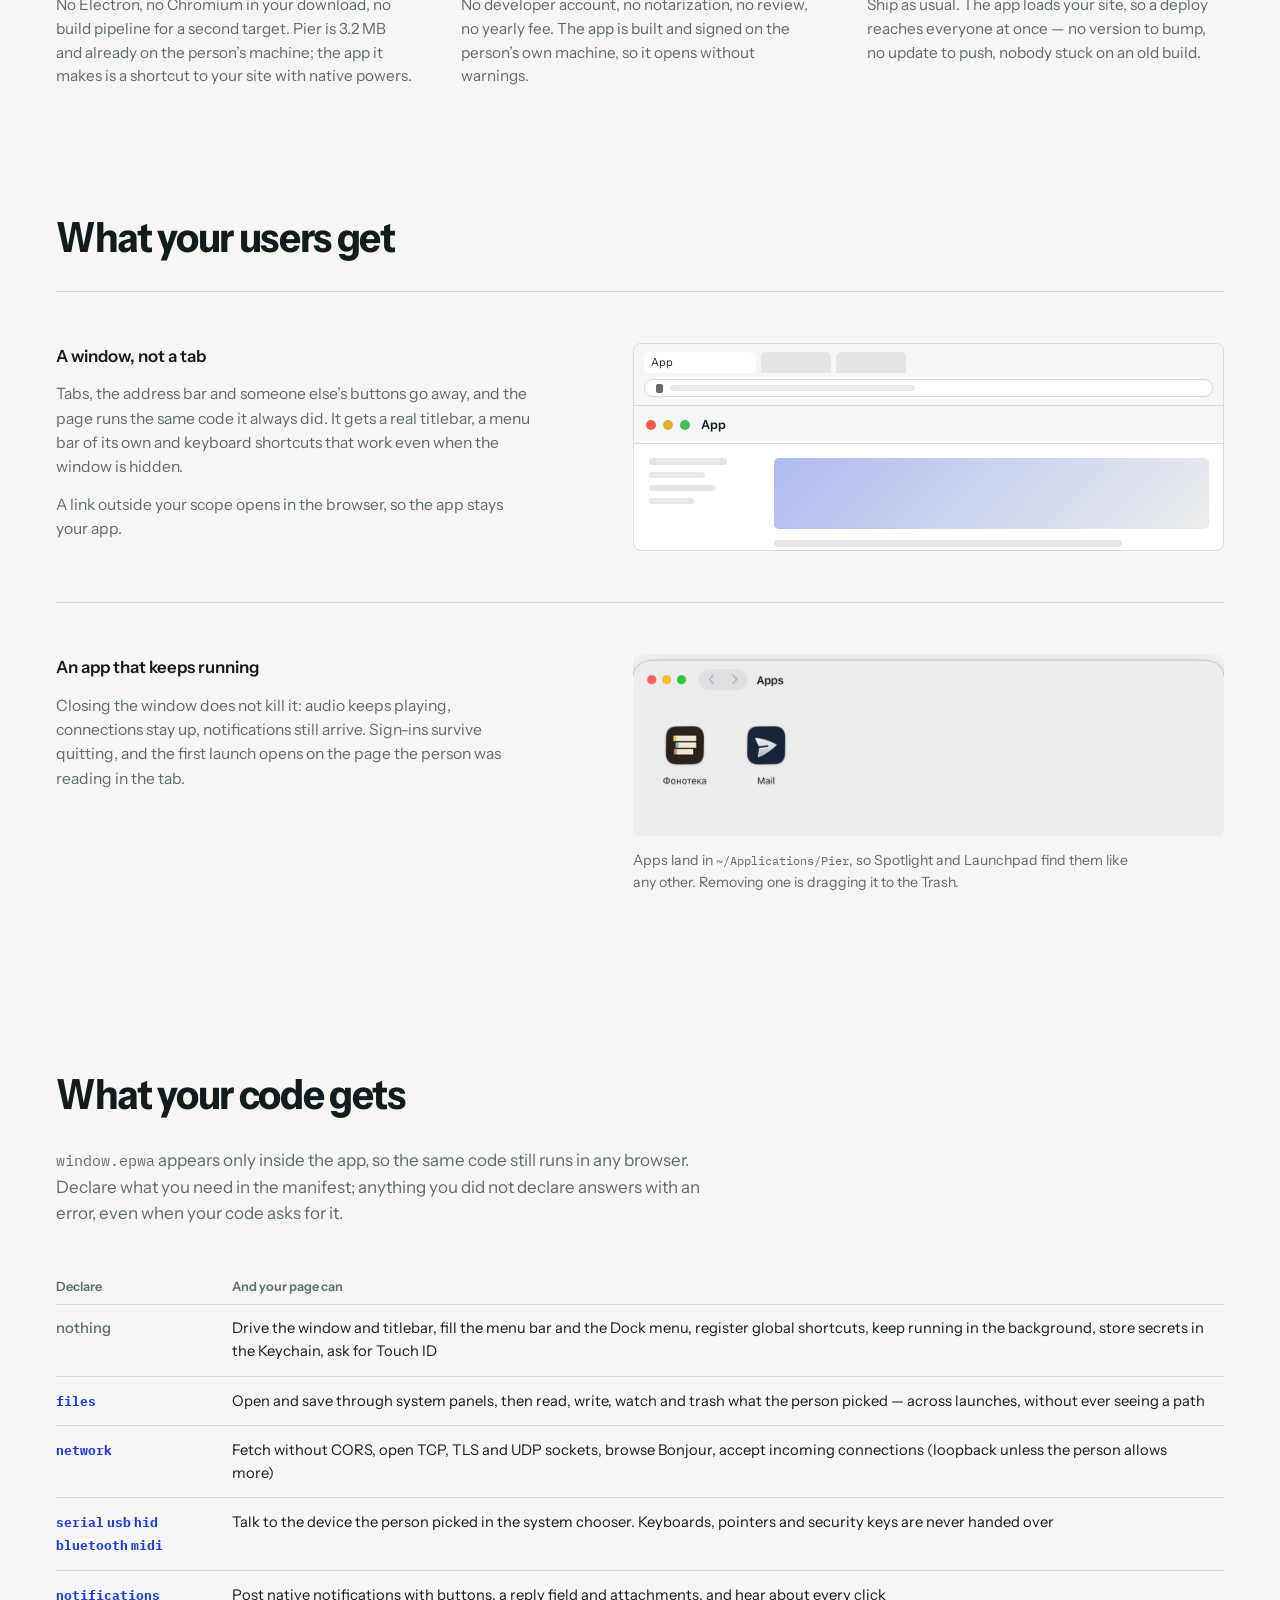
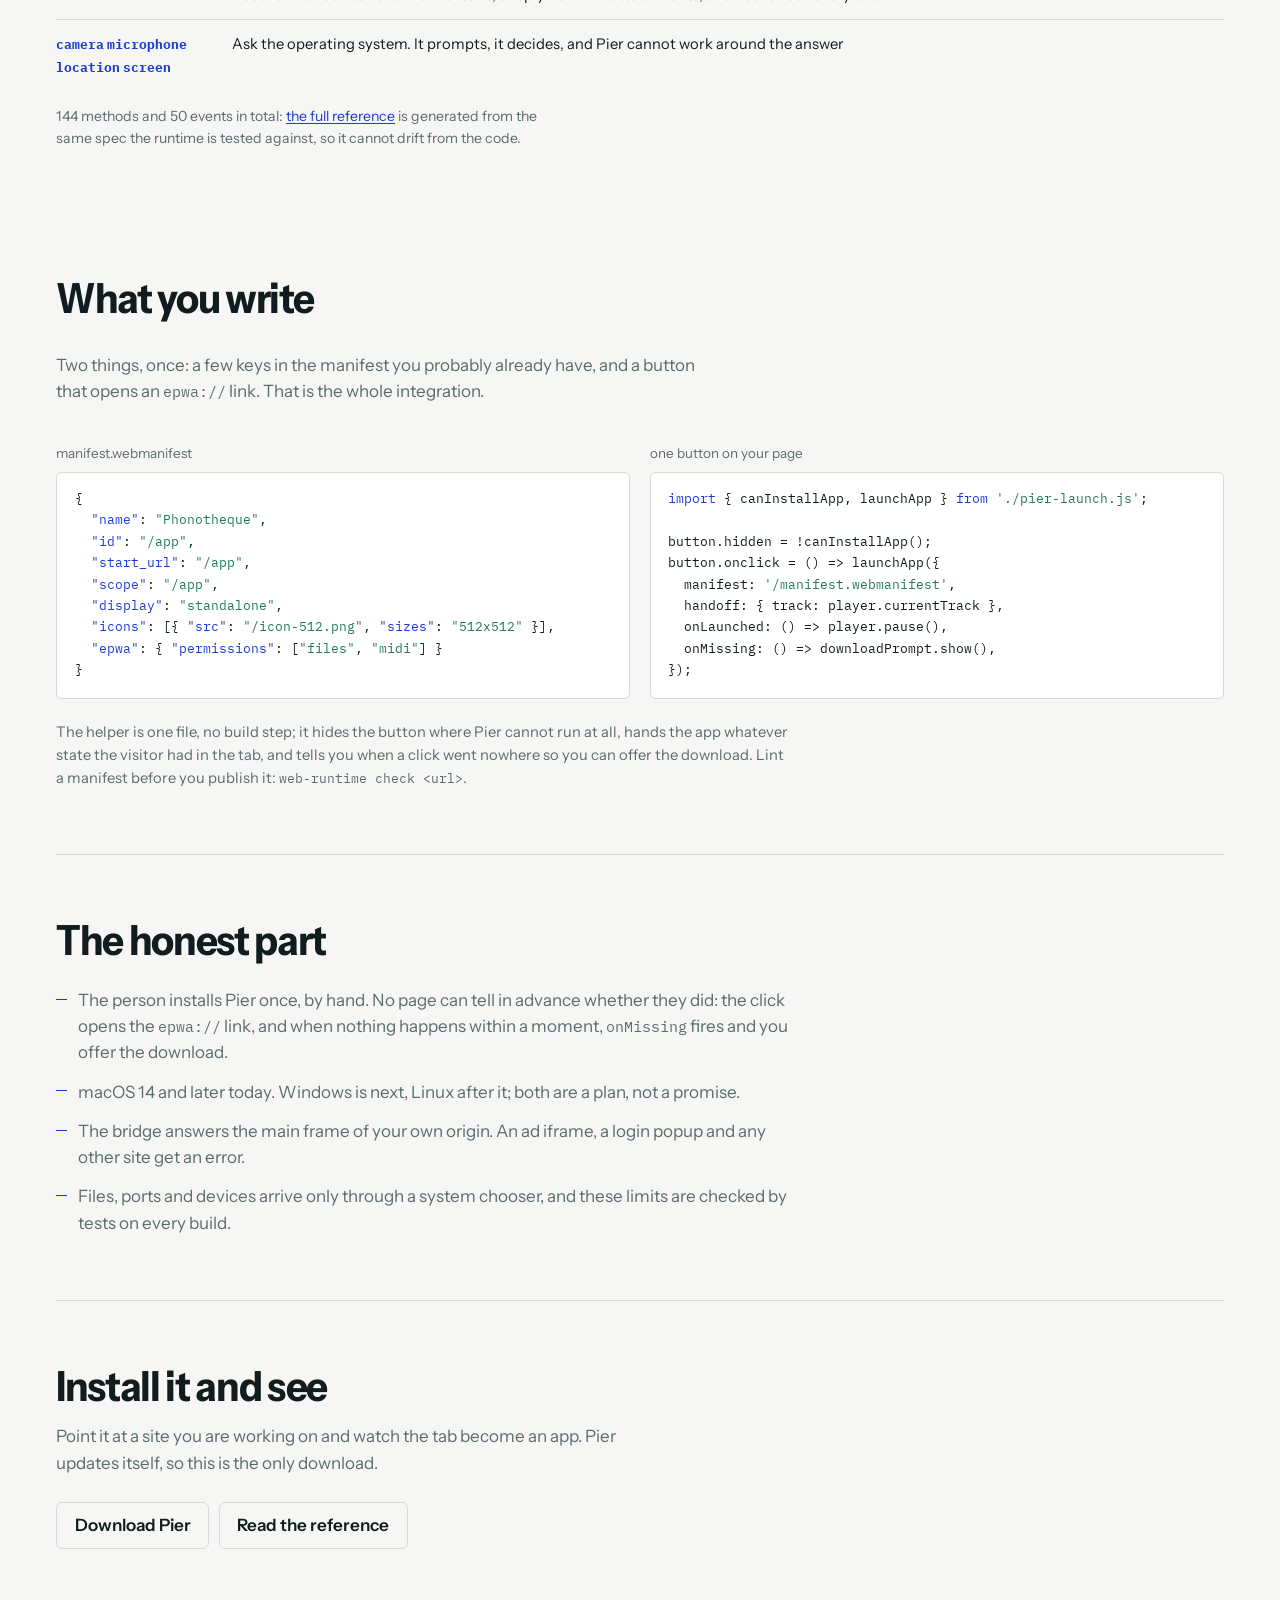
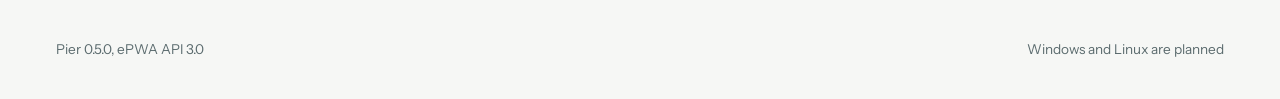
==== commit c8ac848e: "Bluetooth в сравнении — LE: у Pier это CoreBluetooth" ====
--- a/index.html
+++ b/index.html
@@ -78,7 +78,7 @@
         <th scope="row">Hardware</th>
         <td>Chromium only, and it refuses whole classes of device outright;
             Safari and Firefox have none of it</td>
-        <td>Real serial ports, USB endpoints, HID reports, Bluetooth and MIDI —
+        <td>Real serial ports, USB endpoints, HID reports, Bluetooth LE and MIDI —
             what a native app gets, minus input devices and security keys</td>
       </tr>
       <tr>
